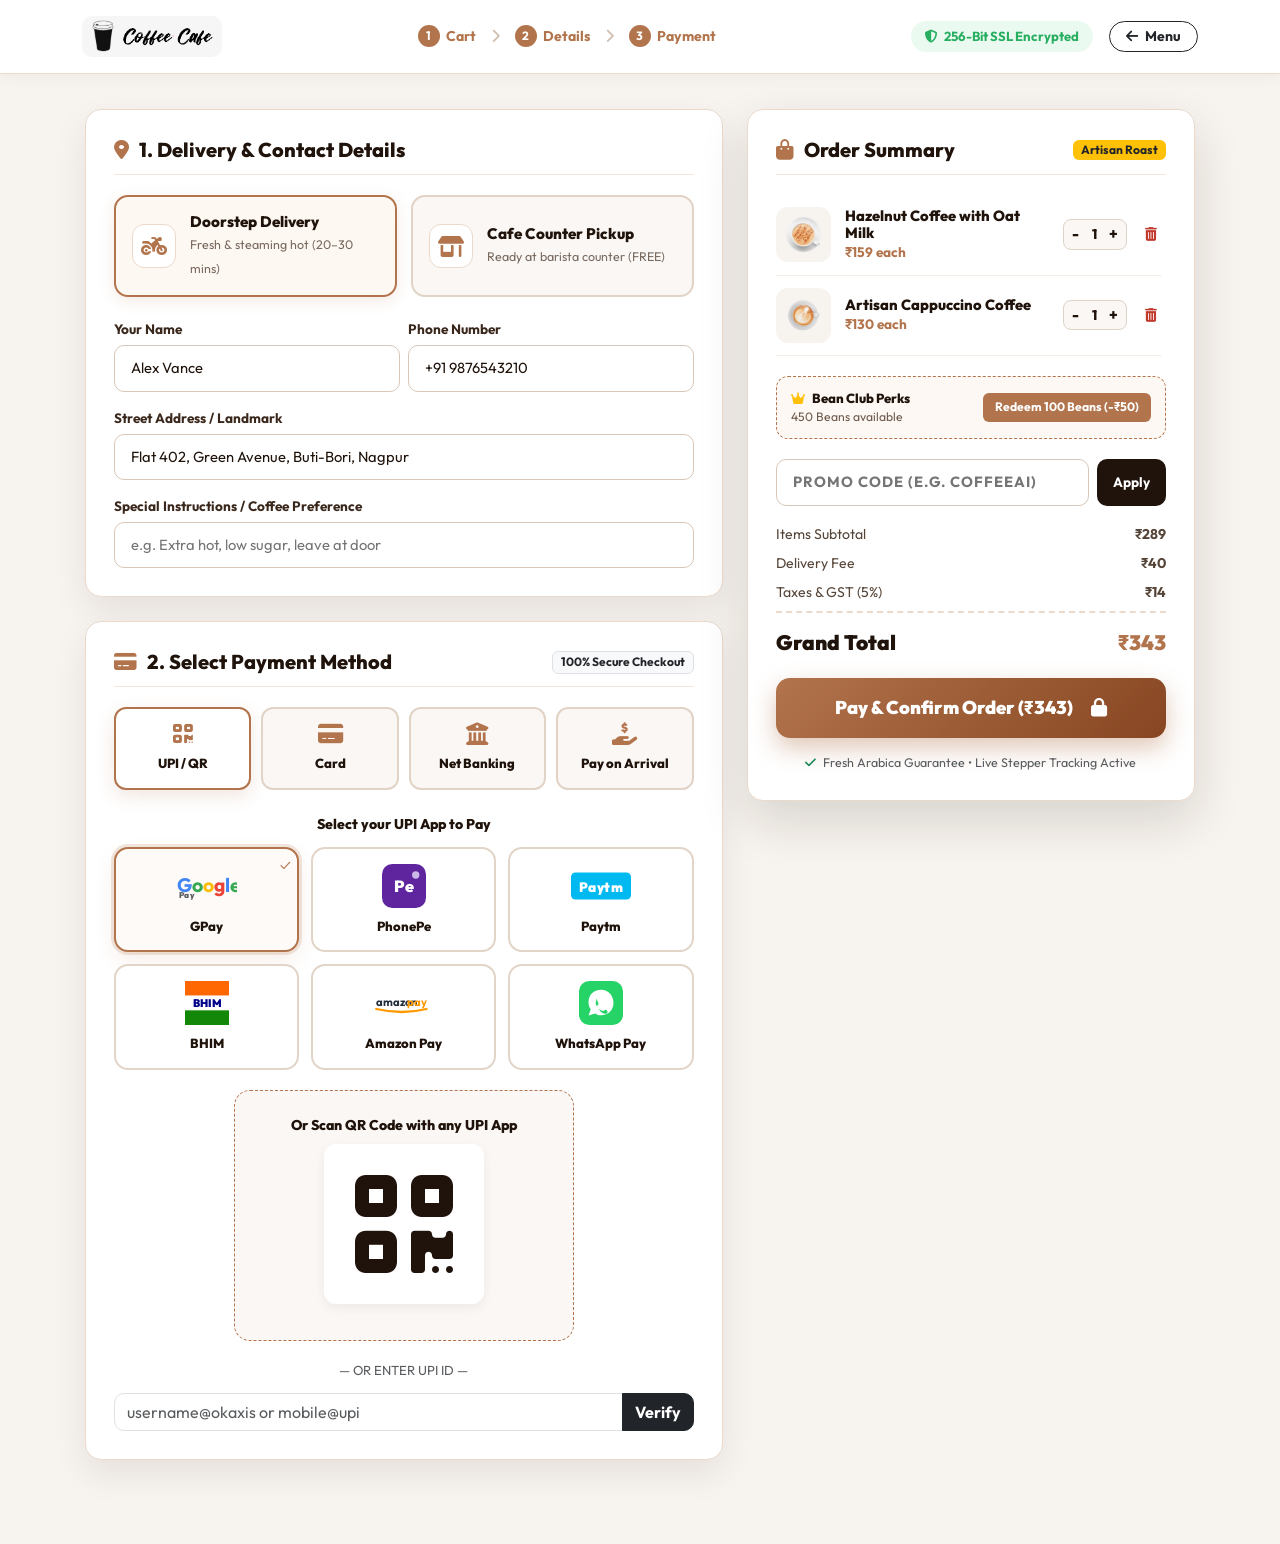
==== COFFEE CAFE APPLICATION/Coffee Shop Website/checkout.html @ 1c3c1e7c "Initial commit" ====
<!DOCTYPE html>
<html lang="en">
<head>
    <meta charset="UTF-8">
    <meta http-equiv="X-UA-Compatible" content="IE=edge">
    <meta name="viewport" content="width=device-width, initial-scale=1.0">
    <title>Secure Checkout - Coffee Cafe ☕</title>
    <!-- Stylesheets -->
    <link rel="stylesheet" href="features.css">
    <link rel="stylesheet" href="checkout.css">
    <link rel="stylesheet" href="https://cdnjs.cloudflare.com/ajax/libs/font-awesome/6.2.0/css/all.min.css">
    <!-- Bootstrap -->
    <link href="https://cdn.jsdelivr.net/npm/bootstrap@5.0.2/dist/css/bootstrap.min.css" rel="stylesheet" integrity="sha384-EVSTQN3/azprG1Anm3QDgpJLIm9Nao0Yz1ztcQTwFspd3yD65VohhpuuCOmLASjC" crossorigin="anonymous">
    <!-- Google Fonts -->
    <link rel="preconnect" href="https://fonts.googleapis.com">
    <link rel="preconnect" href="https://fonts.gstatic.com" crossorigin>
    <link href="https://fonts.googleapis.com/css2?family=Outfit:wght@400;600;700;800;900&family=Roboto:wght@400;500;700&display=swap" rel="stylesheet">
</head>
<body class="checkout-page">

  <!-- Sticky Checkout Header -->
  <header class="checkout-header">
    <div class="container checkout-header-content">
      <a href="index.html" class="checkout-logo">
        <img src="./images/logo.png" alt="Coffee Cafe">
      </a>

      <!-- Visual 3-Step Pill -->
      <div class="checkout-steps-badge">
        <div class="step-pill-indicator active">
          <span class="num">1</span> Cart
        </div>
        <i class="fa-solid fa-chevron-right step-divider-arrow"></i>
        <div class="step-pill-indicator active">
          <span class="num">2</span> Details
        </div>
        <i class="fa-solid fa-chevron-right step-divider-arrow"></i>
        <div class="step-pill-indicator active">
          <span class="num">3</span> Payment
        </div>
      </div>

      <div class="d-flex align-items-center gap-3">
        <div class="security-badge">
          <i class="fa-solid fa-shield-halved"></i> 256-Bit SSL Encrypted
        </div>
        <a href="index.html#menu" class="btn btn-outline-dark btn-sm fw-bold px-3 py-1" style="border-radius: 20px;">
          <i class="fa-solid fa-arrow-left me-1"></i> Menu
        </a>
      </div>
    </div>
  </header>

  <!-- Main Checkout Container -->
  <main class="checkout-main-container">
    <div class="row g-4">
      
      <!-- ========================================================
           LEFT COLUMN: DELIVERY & PAYMENT DETAILS
           ======================================================== -->
      <div class="col-lg-7">
        
        <!-- CARD 1: Delivery or Pickup Selection -->
        <div class="checkout-card">
          <div class="checkout-card-header">
            <h4 class="checkout-card-title">
              <i class="fa-solid fa-location-dot"></i> 1. Delivery & Contact Details
            </h4>
          </div>

          <!-- Type Switcher -->
          <div class="delivery-type-grid">
            <div class="delivery-type-card active" id="typeDeliveryBtn">
              <div class="delivery-type-icon"><i class="fa-solid fa-motorcycle"></i></div>
              <div class="delivery-type-text">
                <h6>Doorstep Delivery</h6>
                <span>Fresh & steaming hot (20–30 mins)</span>
              </div>
            </div>
            <div class="delivery-type-card" id="typePickupBtn">
              <div class="delivery-type-icon"><i class="fa-solid fa-shop"></i></div>
              <div class="delivery-type-text">
                <h6>Cafe Counter Pickup</h6>
                <span>Ready at barista counter (FREE)</span>
              </div>
            </div>
          </div>

          <!-- Contact Inputs -->
          <div class="row g-2">
            <div class="col-md-6">
              <div class="checkout-form-group">
                <label class="checkout-form-label" for="custName">Your Name</label>
                <input type="text" class="checkout-form-input" id="custName" placeholder="e.g. Alex Vance" value="Alex Vance" required>
              </div>
            </div>
            <div class="col-md-6">
              <div class="checkout-form-group">
                <label class="checkout-form-label" for="custPhone">Phone Number</label>
                <input type="tel" class="checkout-form-input" id="custPhone" placeholder="+91 98765 43210" value="+91 9876543210" required>
              </div>
            </div>
          </div>

          <!-- Address field (hidden if pickup) -->
          <div id="deliveryAddressGroup">
            <div class="checkout-form-group">
              <label class="checkout-form-label" for="custAddress">Street Address / Landmark</label>
              <input type="text" class="checkout-form-input" id="custAddress" placeholder="Flat 402, Green Avenue, Near Metro Station" value="Flat 402, Green Avenue, Buti-Bori, Nagpur">
            </div>
          </div>

          <div class="checkout-form-group mb-0">
            <label class="checkout-form-label" for="custNotes">Special Instructions / Coffee Preference</label>
            <input type="text" class="checkout-form-input" id="custNotes" placeholder="e.g. Extra hot, low sugar, leave at door">
          </div>
        </div>

        <!-- CARD 2: Select Payment Method -->
        <div class="checkout-card">
          <div class="checkout-card-header">
            <h4 class="checkout-card-title">
              <i class="fa-solid fa-credit-card"></i> 2. Select Payment Method
            </h4>
            <span class="badge bg-light text-dark border">100% Secure Checkout</span>
          </div>

          <!-- Payment Tabs List -->
          <div class="payment-tabs-list">
            <div class="payment-tab-btn active" data-method="upi">
              <i class="fa-solid fa-qrcode"></i>
              <span>UPI / QR</span>
            </div>
            <div class="payment-tab-btn" data-method="card">
              <i class="fa-solid fa-credit-card"></i>
              <span>Card</span>
            </div>
            <div class="payment-tab-btn" data-method="netbanking">
              <i class="fa-solid fa-building-columns"></i>
              <span>Net Banking</span>
            </div>
            <div class="payment-tab-btn" data-method="cod">
              <i class="fa-solid fa-hand-holding-dollar"></i>
              <span>Pay on Arrival</span>
            </div>
          </div>

          <!-- PANEL 1: UPI & QR Code -->
          <div class="payment-panel active" id="panel-upi">

            <!-- UPI App Logos Grid -->
            <div style="font-weight: 800; font-size: 0.88rem; color: #1f130b; margin-bottom: 12px; text-align:center;">
              Select your UPI App to Pay
            </div>
            <div class="payment-apps-grid" id="upiAppsGrid">

              <!-- Google Pay -->
              <div class="payment-app-card active" data-app="gpay" onclick="selectUpiApp(this)">
                <div class="app-check-indicator">✓</div>
                <div class="app-logo-box">
                  <svg viewBox="0 0 80 32" xmlns="http://www.w3.org/2000/svg" style="width:72px;height:28px;">
                    <text x="0" y="24" font-family="Arial,sans-serif" font-weight="700" font-size="26">
                      <tspan fill="#4285F4">G</tspan><tspan fill="#34A853">o</tspan><tspan fill="#FBBC04">o</tspan><tspan fill="#EA4335">g</tspan><tspan fill="#4285F4">l</tspan><tspan fill="#34A853">e</tspan>
                    </text>
                    <text x="2" y="32" font-family="Arial,sans-serif" font-weight="900" font-size="11" fill="#5F6368" letter-spacing="1">Pay</text>
                  </svg>
                </div>
                <div class="app-name">GPay</div>
              </div>

              <!-- PhonePe -->
              <div class="payment-app-card" data-app="phonepe" onclick="selectUpiApp(this)">
                <div class="app-check-indicator">✓</div>
                <div class="app-logo-box">
                  <svg viewBox="0 0 60 60" xmlns="http://www.w3.org/2000/svg" style="width:44px;height:44px;">
                    <rect width="60" height="60" rx="14" fill="#5F259F"/>
                    <text x="30" y="38" font-family="Arial,sans-serif" font-weight="900" font-size="22" fill="white" text-anchor="middle">Pe</text>
                    <circle cx="46" cy="15" r="5" fill="#CBB8E8"/>
                  </svg>
                </div>
                <div class="app-name">PhonePe</div>
              </div>

              <!-- Paytm -->
              <div class="payment-app-card" data-app="paytm" onclick="selectUpiApp(this)">
                <div class="app-check-indicator">✓</div>
                <div class="app-logo-box">
                  <svg viewBox="0 0 80 36" xmlns="http://www.w3.org/2000/svg" style="width:72px;height:30px;">
                    <rect width="80" height="36" rx="6" fill="#00B9F1"/>
                    <text x="40" y="26" font-family="Arial,sans-serif" font-weight="900" font-size="18" fill="white" text-anchor="middle" letter-spacing="0.5">Paytm</text>
                  </svg>
                </div>
                <div class="app-name">Paytm</div>
              </div>

              <!-- BHIM -->
              <div class="payment-app-card" data-app="bhim" onclick="selectUpiApp(this)">
                <div class="app-check-indicator">✓</div>
                <div class="app-logo-box">
                  <svg viewBox="0 0 60 60" xmlns="http://www.w3.org/2000/svg" style="width:44px;height:44px;">
                    <rect width="60" height="20" rx="0" fill="#FF6700"/>
                    <rect y="20" width="60" height="20" fill="white"/>
                    <rect y="40" width="60" height="20" rx="0" fill="#138808"/>
                    <rect x="0" y="0" width="60" height="60" rx="12" fill="transparent" stroke="#ddd" stroke-width="0"/>
                    <text x="30" y="35" font-family="Arial,sans-serif" font-weight="900" font-size="15" fill="#00008B" text-anchor="middle">BHIM</text>
                  </svg>
                </div>
                <div class="app-name">BHIM</div>
              </div>

              <!-- Amazon Pay -->
              <div class="payment-app-card" data-app="amazonpay" onclick="selectUpiApp(this)">
                <div class="app-check-indicator">✓</div>
                <div class="app-logo-box">
                  <svg viewBox="0 0 80 36" xmlns="http://www.w3.org/2000/svg" style="width:72px;height:30px;">
                    <text x="3" y="22" font-family="Arial,sans-serif" font-weight="700" font-size="15" fill="#232F3E">amazon</text>
                    <path d="M3 26 Q38 34 70 26" stroke="#FF9900" stroke-width="3" fill="none" stroke-linecap="round"/>
                    <text x="44" y="22" font-family="Arial,sans-serif" font-weight="700" font-size="15" fill="#FF9900">pay</text>
                  </svg>
                </div>
                <div class="app-name">Amazon Pay</div>
              </div>

              <!-- WhatsApp Pay -->
              <div class="payment-app-card" data-app="whatsapppay" onclick="selectUpiApp(this)">
                <div class="app-check-indicator">✓</div>
                <div class="app-logo-box">
                  <svg viewBox="0 0 60 60" xmlns="http://www.w3.org/2000/svg" style="width:44px;height:44px;">
                    <rect width="60" height="60" rx="14" fill="#25D366"/>
                    <!-- WhatsApp phone icon shape -->
                    <path d="M30 12 C20 12 13 19 13 29 C13 32.5 14 35.8 16 38.5 L13 47 L22 44.2 C24.6 45.9 27.2 46.8 30 46.8 C40 46.8 47 39.8 47 29.8 C47 19.8 40 12 30 12 Z" fill="white"/>
                    <path d="M23 24 C23.5 24 24 24 24.5 25.5 C25 27 26.5 30.5 26.5 30.5 C26.5 30.5 26.8 31.2 26.5 31.8 C26.2 32.4 25.5 33.2 25 33.5 C24.5 33.8 24 34.2 24.5 35 C25 35.8 27 38.5 30 40 C33 41.5 33.5 40.8 34.5 40.2 C35.5 39.6 36 38.8 36.8 39.2 C37.6 39.6 39 41.2 39 41.8 C39 42.4 39 43.5 37.5 44.2 C36 44.9 33 45 29.5 41.5 C26 38 23 33 22.8 30.5 C22.6 28 24 25.2 24 25.2" fill="#25D366"/>
                  </svg>
                </div>
                <div class="app-name">WhatsApp Pay</div>
              </div>

            </div><!-- /.payment-apps-grid -->

            <!-- QR Code Box -->
            <div class="upi-qr-box" style="margin-top:16px;">
              <div style="font-weight: 800; font-size: 0.88rem; color: #1f130b; margin-bottom: 8px;">
                Or Scan QR Code with any UPI App
              </div>
              <div class="upi-qr-display">
                <i class="fa-solid fa-qrcode" style="font-size: 7rem; color: #1f130b;"></i>
              </div>
            </div>

            <div class="text-center text-muted" style="font-size: 0.82rem; margin-bottom: 12px;">— OR ENTER UPI ID —</div>

            <div class="input-group">
              <input type="text" class="form-control" id="upiIdInput" placeholder="username@okaxis or mobile@upi" style="border-radius: 10px 0 0 10px;">
              <button class="btn btn-dark fw-bold" type="button" style="border-radius: 0 10px 10px 0;" onclick="window.showCafeToast('UPI ID Verified! Proceed to pay below.')">
                Verify
              </button>
            </div>
          </div>

          <!-- PANEL 2: Credit / Debit Card -->
          <div class="payment-panel" id="panel-card">

            <!-- Card Brand Logos -->
            <div class="card-brands-row">
              <!-- Visa -->
              <div class="card-brand-pill">
                <svg viewBox="0 0 80 26" xmlns="http://www.w3.org/2000/svg" style="width:58px;height:20px;">
                  <rect width="80" height="26" rx="5" fill="#1A1F71"/>
                  <text x="40" y="20" font-family="Arial,sans-serif" font-weight="900" font-size="18" fill="white" text-anchor="middle" letter-spacing="2">VISA</text>
                </svg>
              </div>
              <!-- Mastercard -->
              <div class="card-brand-pill">
                <svg viewBox="0 0 54 34" xmlns="http://www.w3.org/2000/svg" style="width:44px;height:28px;">
                  <circle cx="20" cy="17" r="15" fill="#EB001B"/>
                  <circle cx="34" cy="17" r="15" fill="#F79E1B"/>
                  <path d="M27 6.8 A15 15 0 0 1 27 27.2 A15 15 0 0 1 27 6.8Z" fill="#FF5F00"/>
                </svg>
              </div>
              <!-- RuPay -->
              <div class="card-brand-pill">
                <svg viewBox="0 0 80 28" xmlns="http://www.w3.org/2000/svg" style="width:60px;height:22px;">
                  <rect width="80" height="28" rx="5" fill="#1C6DB5"/>
                  <text x="8" y="21" font-family="Arial,sans-serif" font-weight="900" font-size="16" fill="white" letter-spacing="0.5">Ru</text>
                  <text x="32" y="21" font-family="Arial,sans-serif" font-weight="900" font-size="16" fill="#F7941D">Pay</text>
                </svg>
              </div>
              <!-- Amex -->
              <div class="card-brand-pill">
                <svg viewBox="0 0 80 28" xmlns="http://www.w3.org/2000/svg" style="width:60px;height:22px;">
                  <rect width="80" height="28" rx="5" fill="#016FD0"/>
                  <text x="40" y="20" font-family="Arial,sans-serif" font-weight="700" font-size="11" fill="white" text-anchor="middle" letter-spacing="0.5">AMERICAN</text>
                  <text x="40" y="29" font-family="Arial,sans-serif" font-weight="700" font-size="8" fill="white" text-anchor="middle" letter-spacing="1">EXPRESS</text>
                </svg>
              </div>
            </div>

            <!-- Real-Time Interactive Card Preview -->
            <div class="interactive-card-preview">
              <div class="card-chip-row">
                <div class="card-chip"></div>
                <i class="fa-brands fa-cc-mastercard card-brand-logo" id="cardPreviewBrand"></i>
              </div>
              <div class="card-num-display" id="cardPreviewNum">
                •••• •••• •••• ••••
              </div>
              <div class="card-meta-row">
                <div>
                  CARDHOLDER
                  <strong id="cardPreviewName">ALEX VANCE</strong>
                </div>
                <div>
                  EXPIRES
                  <strong id="cardPreviewExpiry">12/28</strong>
                </div>
              </div>
            </div>

            <!-- Card Inputs -->
            <div class="checkout-form-group">
              <label class="checkout-form-label" for="cardNumInput">Card Number</label>
              <input type="text" class="checkout-form-input" id="cardNumInput" placeholder="4532 8920 1204 8821" maxlength="19">
            </div>

            <div class="row g-2">
              <div class="col-md-7">
                <div class="checkout-form-group">
                  <label class="checkout-form-label" for="cardNameInput">Cardholder Name</label>
                  <input type="text" class="checkout-form-input" id="cardNameInput" placeholder="ALEX VANCE">
                </div>
              </div>
              <div class="col-md-3">
                <div class="checkout-form-group">
                  <label class="checkout-form-label" for="cardExpiryInput">Expiry (MM/YY)</label>
                  <input type="text" class="checkout-form-input" id="cardExpiryInput" placeholder="12/28" maxlength="5">
                </div>
              </div>
              <div class="col-md-2">
                <div class="checkout-form-group">
                  <label class="checkout-form-label" for="cardCvvInput">CVV</label>
                  <input type="password" class="checkout-form-input" id="cardCvvInput" placeholder="•••" maxlength="4">
                </div>
              </div>
            </div>
          </div>

          <!-- PANEL 3: Net Banking -->
          <div class="payment-panel" id="panel-netbanking">
            <label class="checkout-form-label">Select Your Bank</label>
            <div class="bank-cards-grid">

              <!-- HDFC -->
              <div class="bank-select-card active" onclick="selectBank(this)">
                <div class="bank-logo-icon" style="background:#004C97;">
                  <svg viewBox="0 0 60 26" xmlns="http://www.w3.org/2000/svg" style="width:52px;height:22px;">
                    <text x="4" y="20" font-family="Arial,sans-serif" font-weight="900" font-size="18" fill="white" letter-spacing="0.5">HDFC</text>
                  </svg>
                </div>
                <div class="bank-name">HDFC Bank</div>
              </div>

              <!-- SBI -->
              <div class="bank-select-card" onclick="selectBank(this)">
                <div class="bank-logo-icon" style="background:#22409A;">
                  <svg viewBox="0 0 60 26" xmlns="http://www.w3.org/2000/svg" style="width:48px;height:22px;">
                    <text x="8" y="20" font-family="Arial,sans-serif" font-weight="900" font-size="18" fill="white">SBI</text>
                  </svg>
                </div>
                <div class="bank-name">SBI</div>
              </div>

              <!-- ICICI -->
              <div class="bank-select-card" onclick="selectBank(this)">
                <div class="bank-logo-icon" style="background:#F7941D;">
                  <svg viewBox="0 0 70 26" xmlns="http://www.w3.org/2000/svg" style="width:58px;height:22px;">
                    <text x="4" y="20" font-family="Arial,sans-serif" font-weight="900" font-size="16" fill="#8B0000" letter-spacing="0.3">ICICI</text>
                  </svg>
                </div>
                <div class="bank-name">ICICI Bank</div>
              </div>

              <!-- Axis -->
              <div class="bank-select-card" onclick="selectBank(this)">
                <div class="bank-logo-icon" style="background:#97144D;">
                  <svg viewBox="0 0 70 26" xmlns="http://www.w3.org/2000/svg" style="width:58px;height:22px;">
                    <text x="6" y="20" font-family="Arial,sans-serif" font-weight="900" font-size="17" fill="white" letter-spacing="0.5">AXIS</text>
                  </svg>
                </div>
                <div class="bank-name">Axis Bank</div>
              </div>

              <!-- Kotak -->
              <div class="bank-select-card" onclick="selectBank(this)">
                <div class="bank-logo-icon" style="background:#EE3124;">
                  <svg viewBox="0 0 70 26" xmlns="http://www.w3.org/2000/svg" style="width:58px;height:22px;">
                    <text x="2" y="20" font-family="Arial,sans-serif" font-weight="900" font-size="14" fill="white" letter-spacing="0.3">Kotak</text>
                  </svg>
                </div>
                <div class="bank-name">Kotak Bank</div>
              </div>

              <!-- PNB -->
              <div class="bank-select-card" onclick="selectBank(this)">
                <div class="bank-logo-icon" style="background:#FF6200;">
                  <svg viewBox="0 0 60 26" xmlns="http://www.w3.org/2000/svg" style="width:48px;height:22px;">
                    <text x="6" y="20" font-family="Arial,sans-serif" font-weight="900" font-size="18" fill="white">PNB</text>
                  </svg>
                </div>
                <div class="bank-name">PNB</div>
              </div>

            </div><!-- /.bank-cards-grid -->

            <select class="form-select mt-3" style="border-radius: 10px; font-size: 0.9rem;">
              <option selected>Choose other banks...</option>
              <option value="yes">Yes Bank</option>
              <option value="idbi">IDBI Bank</option>
              <option value="bob">Bank of Baroda</option>
              <option value="canara">Canara Bank</option>
              <option value="ubi">Union Bank</option>
            </select>
          </div>

          <!-- PANEL 4: Cash on Delivery / Counter -->
          <div class="payment-panel" id="panel-cod">
            <div class="text-center py-3">
              <i class="fa-solid fa-mug-hot fa-3x mb-3" style="color: #b2744c;"></i>
              <h5 style="font-weight: 800; color: #1f130b;">Pay on Delivery or at Counter</h5>
              <p style="font-size: 0.85rem; color: #777; max-width: 380px; margin: 0 auto;">
                Pay seamlessly with cash, card, or UPI when our courier arrives with your hot coffee or when you pick it up!
              </p>
            </div>
          </div>

        </div>

      </div>

      <!-- ========================================================
           RIGHT COLUMN: INTERACTIVE ORDER SUMMARY
           ======================================================== -->
      <div class="col-lg-5">
        <div class="order-summary-card">
          <div class="checkout-card-header">
            <h4 class="checkout-card-title">
              <i class="fa-solid fa-bag-shopping"></i> Order Summary
            </h4>
            <span class="badge bg-warning text-dark fw-bold">Artisan Roast</span>
          </div>

          <!-- Cart Items Scrollable List -->
          <div class="cart-items-scroll-list" id="checkoutCartList">
            <!-- Dynamically populated via checkout.js -->
          </div>

          <!-- Loyalty Bean Discount Callout (If user has beans) -->
          <div class="checkout-loyalty-callout" id="checkoutLoyaltyCallout">
            <div>
              <div style="font-size: 0.82rem; font-weight: 800; color: #1f130b;">
                <i class="fa-solid fa-crown text-warning me-1"></i> Bean Club Perks
              </div>
              <div style="font-size: 0.76rem; color: #6d594b;" id="checkoutUserBeansDisplay">
                450 Beans available
              </div>
            </div>
            <button type="button" class="btn-redeem-points-checkout" id="btnRedeemPointsCheckout">
              Redeem 100 Beans (-₹50)
            </button>
          </div>

          <!-- Promo Code Box -->
          <div class="promo-code-box">
            <input type="text" class="checkout-form-input promo-input" id="promoCodeInput" placeholder="PROMO CODE (e.g. COFFEEAI)">
            <button type="button" class="btn-apply-promo" id="btnApplyPromo">Apply</button>
          </div>
          <div id="promoFeedback" style="display: none; font-size: 0.8rem; font-weight: 700; margin-top: -10px; margin-bottom: 15px;"></div>

          <!-- Price Breakdown -->
          <ul class="price-breakdown-list">
            <li class="price-breakdown-item">
              <span>Items Subtotal</span>
              <strong id="summarySubtotal">₹289</strong>
            </li>
            <li class="price-breakdown-item">
              <span>Delivery Fee</span>
              <strong id="summaryDelivery">₹40</strong>
            </li>
            <li class="price-breakdown-item">
              <span>Taxes & GST (5%)</span>
              <strong id="summaryTaxes">₹14</strong>
            </li>
            <li class="price-breakdown-item discount-item" id="summaryPromoRow" style="display: none;">
              <span>Promo Discount</span>
              <strong id="summaryPromoVal">-₹0</strong>
            </li>
            <li class="price-breakdown-item discount-item" id="summaryBeansRow" style="display: none;">
              <span>Bean Points Reward</span>
              <strong id="summaryBeansVal">-₹50</strong>
            </li>
            <li class="price-total-row">
              <span>Grand Total</span>
              <span class="price-total-val" id="summaryTotal">₹343</span>
            </li>
          </ul>

          <!-- Primary CTA Payment Button -->
          <button type="button" class="btn-complete-order" id="btnCompletePayment">
            <span>Pay & Confirm Order</span> <i class="fa-solid fa-lock"></i>
          </button>

          <div class="text-center text-muted mt-3" style="font-size: 0.78rem;">
            <i class="fa-solid fa-check text-success me-1"></i> Fresh Arabica Guarantee • Live Stepper Tracking Active
          </div>
        </div>
      </div>

    </div>
  </main>

  <!-- ========================================================
       ORDER CONFIRMATION CELEBRATION MODAL
       ======================================================== -->
  <div class="modal fade" id="checkoutSuccessModal" tabindex="-1" aria-hidden="true">
    <div class="modal-dialog modal-dialog-centered">
      <div class="modal-content" style="border-radius: 24px; border: 2px solid #ecd9c6; overflow: hidden;">
        <div class="modal-body checkout-success-body">
          <div class="success-check-circle">
            <i class="fa-solid fa-check"></i>
          </div>
          <h3 style="font-weight: 900; color: #1f130b; margin-bottom: 6px;">Payment Successful!</h3>
          <p style="font-size: 0.9rem; color: #777; margin-bottom: 20px;">
            Your freshly brewed artisan coffee order has been queued with our master barista.
          </p>

          <div style="background: #faf7f4; border: 1px solid #ebd9cb; border-radius: 16px; padding: 18px; margin-bottom: 22px; text-align: left;">
            <div class="d-flex justify-content-between mb-2">
              <span style="font-size: 0.85rem; color: #888;">Order ID:</span>
              <strong style="color: #b2744c; font-size: 1rem;" id="modalSuccessOrderId">#CC-8421</strong>
            </div>
            <div class="d-flex justify-content-between mb-2">
              <span style="font-size: 0.85rem; color: #888;">Items:</span>
              <strong style="font-size: 0.9rem; color: #1f130b;" id="modalSuccessItem">Hazelnut Coffee with Oat Milk</strong>
            </div>
            <div class="d-flex justify-content-between mb-2">
              <span style="font-size: 0.85rem; color: #888;">Amount Paid:</span>
              <strong style="font-size: 0.95rem; color: #1f130b;" id="modalSuccessTotal">₹343</strong>
            </div>
            <div class="d-flex justify-content-between">
              <span style="font-size: 0.85rem; color: #888;">Bean Rewards:</span>
              <span class="badge bg-warning text-dark fw-bold" id="modalSuccessBeans">+170 Beans Earned! ☕</span>
            </div>
          </div>

          <div class="d-grid gap-2">
            <a href="index.html#tracker" class="btn btn-dark py-3 fw-bold" style="border-radius: 12px; font-size: 1rem;">
              <i class="fa-solid fa-stopwatch me-2 text-warning"></i> Track Brew in Real-Time ➔
            </a>
            <a href="index.html" class="btn btn-outline-secondary py-2 fw-bold" style="border-radius: 12px;">
              Return to Cafe Home
            </a>
          </div>
        </div>
      </div>
    </div>
  </div>

  <!-- Toast Notification Container -->
  <div id="cafeToastContainer" class="cafe-toast-container"></div>

  <!-- Scripts -->
  <script src="https://cdn.jsdelivr.net/npm/bootstrap@5.0.2/dist/js/bootstrap.bundle.min.js" integrity="sha384-MrcW6ZMFYlzcLA8Nl+NtUVF0sA7MsXsP1UyJoMp4YLEuNSfAP+JcXn/tWtIaxVXM" crossorigin="anonymous"></script>
  <script src="auth.js"></script>
  <script src="checkout.js"></script>

  <script>
    // ── UPI App Selector ──────────────────────────────────────────────────────
    function selectUpiApp(card) {
      const allCards = document.querySelectorAll('#upiAppsGrid .payment-app-card');
      allCards.forEach(c => c.classList.remove('active'));
      card.classList.add('active');
      const appName = card.querySelector('.app-name').textContent.trim();
      if (window.showCafeToast) window.showCafeToast('✅ ' + appName + ' selected — scan QR or enter UPI ID below');
      if (window.CheckoutApp) window.CheckoutApp.selectedUpiApp = card.dataset.app;
    }

    // ── Net Banking Bank Selector ─────────────────────────────────────────────
    function selectBank(card) {
      const allCards = document.querySelectorAll('.bank-select-card');
      allCards.forEach(c => c.classList.remove('active'));
      card.classList.add('active');
      const bankName = card.querySelector('.bank-name').textContent.trim();
      if (window.showCafeToast) window.showCafeToast('🏦 ' + bankName + ' selected');
    }
  </script>

</body>
</html>
---- COFFEE CAFE APPLICATION/Coffee Shop Website/features.css ----
/* ==========================================================================
   COFFEE CAFE - ADVANCED FEATURES STYLESHEET
   1. Global Enhancements & Utility
   2. Hero AI Badges
   3. Machine Learning Recommendation Engine
   4. Real-Time Order Tracking System
   5. Loyalty Rewards & Bean Club System
   6. Virtual Barista AI Chatbot Widget
   7. Modals & Toast Notifications
   ========================================================================== */

:root {
  --coffee-primary: #b2744c;
  --coffee-primary-hover: #9c5f37;
  --coffee-dark: #22140c;
  --coffee-espresso: #2e1a10;
  --coffee-cream: #f7f5f2;
  --coffee-latte: #ecd9c6;
  --coffee-gold: #e5a65d;
  --coffee-card-bg: #ffffff;
  --coffee-border: #ebd9cb;
  --coffee-text-muted: #726259;
  --coffee-shadow: 0 12px 30px rgba(71, 40, 20, 0.08);
  --coffee-shadow-lg: 0 20px 45px rgba(50, 24, 10, 0.14);
  --coffee-radius: 16px;
  --transition-smooth: all 0.3s cubic-bezier(0.25, 0.8, 0.25, 1);
}

/* --------------------------------------------------------------------------
   1. Global Enhancements & Utility
   -------------------------------------------------------------------------- */
#navbar {
  z-index: 1030;
  box-shadow: 0 4px 15px rgba(0, 0, 0, 0.15);
}

section, .about, #gallary {
  scroll-margin-top: 75px;
}

#home {
  height: auto !important;
  min-height: 95vh;
  padding-bottom: 60px;
}

.content {
  padding-top: 120px !important;
  margin-right: 56px;
}

@media (max-width: 768px) {
  .content {
    margin-left: 20px;
    margin-right: 20px;
    padding-top: 70px !important;
  }
}

.badge-ai {
  background: linear-gradient(135deg, #b2744c, #e5a65d);
  color: #fff;
  font-size: 0.72rem;
  font-weight: 700;
  padding: 4px 10px;
  border-radius: 20px;
  letter-spacing: 0.5px;
  display: inline-flex;
  align-items: center;
  gap: 5px;
}

.badge-live-pulse {
  display: inline-block;
  width: 8px;
  height: 8px;
  background-color: #2ecc71;
  border-radius: 50%;
  box-shadow: 0 0 0 0 rgba(46, 204, 113, 0.7);
  animation: livePulse 1.8s infinite;
}

@keyframes livePulse {
  0% {
    transform: scale(0.95);
    box-shadow: 0 0 0 0 rgba(46, 204, 113, 0.7);
  }
  70% {
    transform: scale(1);
    box-shadow: 0 0 0 8px rgba(46, 204, 113, 0);
  }
  100% {
    transform: scale(0.95);
    box-shadow: 0 0 0 0 rgba(46, 204, 113, 0);
  }
}

.feature-section {
  padding: 85px 0 65px;
  position: relative;
}

.section-badge-pill {
  display: inline-flex;
  align-items: center;
  gap: 8px;
  background: rgba(178, 116, 76, 0.12);
  color: var(--coffee-primary);
  font-weight: 700;
  font-size: 0.82rem;
  text-transform: uppercase;
  letter-spacing: 1px;
  padding: 6px 16px;
  border-radius: 30px;
  margin-bottom: 12px;
}

.section-main-heading {
  font-size: 2.2rem;
  font-weight: 800;
  color: #1a120b;
  margin-bottom: 12px;
}

.section-main-heading span {
  color: var(--coffee-primary);
  position: relative;
}

.section-subtitle-text {
  color: var(--coffee-text-muted);
  font-size: 1.05rem;
  max-width: 720px;
  margin: 0 auto 40px;
  line-height: 1.6;
}

/* Nav quick link custom styling */
.nav-barista-btn {
  background: #1f130b !important;
  color: #ffffff !important;
  border-radius: 25px !important;
  padding: 8px 18px !important;
  margin-left: 12px;
  border: 1px solid rgba(255, 255, 255, 0.25) !important;
  font-size: 0.9rem;
  display: inline-flex;
  align-items: center;
  gap: 8px;
  transition: var(--transition-smooth);
}
.nav-barista-btn:hover {
  background: #ffffff !important;
  color: var(--coffee-primary) !important;
  transform: translateY(-2px);
  box-shadow: 0 4px 15px rgba(0,0,0,0.25);
}

/* Nav login button & user profile dropdown */
.nav-login-btn {
  background: rgba(255, 255, 255, 0.95) !important;
  color: var(--coffee-dark) !important;
  border-radius: 25px !important;
  padding: 8px 18px !important;
  margin-left: 8px;
  border: 1px solid rgba(0, 0, 0, 0.15) !important;
  font-size: 0.9rem;
  font-weight: 700;
  text-decoration: none;
  display: inline-flex;
  align-items: center;
  gap: 8px;
  transition: var(--transition-smooth);
}
.nav-login-btn:hover {
  background: var(--coffee-dark) !important;
  color: #ffffff !important;
  transform: translateY(-2px);
  box-shadow: 0 4px 15px rgba(0,0,0,0.2);
}

.nav-user-profile-btn {
  background: #1f130b !important;
  color: #ffffff !important;
  border-radius: 30px !important;
  padding: 5px 14px 5px 8px !important;
  margin-left: 8px;
  border: 1.5px solid var(--coffee-gold) !important;
  font-size: 0.88rem;
  font-weight: 700;
  display: inline-flex;
  align-items: center;
  gap: 8px;
  cursor: pointer;
  transition: var(--transition-smooth);
}
.nav-user-profile-btn:hover {
  background: #382012 !important;
  box-shadow: 0 4px 15px rgba(0,0,0,0.25);
}

.user-avatar-badge {
  width: 28px;
  height: 28px;
  border-radius: 50%;
  background: var(--coffee-primary);
  color: #ffffff;
  display: flex;
  align-items: center;
  justify-content: center;
  font-size: 0.8rem;
}

.user-beans-pill {
  background: rgba(229, 166, 93, 0.2);
  color: var(--coffee-gold);
  border-radius: 12px;
  padding: 2px 8px;
  font-size: 0.75rem;
  font-weight: 800;
}

/* Nav Cart Button */
.nav-cart-btn {
  background: rgba(255, 255, 255, 0.95) !important;
  color: var(--coffee-dark) !important;
  border-radius: 25px !important;
  padding: 7px 14px !important;
  margin-left: 8px;
  border: 1px solid rgba(0, 0, 0, 0.15) !important;
  font-size: 0.95rem;
  font-weight: 700;
  text-decoration: none;
  display: inline-flex;
  align-items: center;
  gap: 6px;
  position: relative;
  transition: var(--transition-smooth);
}
.nav-cart-btn:hover {
  background: var(--coffee-dark) !important;
  color: #ffffff !important;
  transform: translateY(-2px);
  box-shadow: 0 4px 15px rgba(0,0,0,0.2);
}
.nav-cart-count-badge {
  background: var(--coffee-primary);
  color: #ffffff;
  font-size: 0.72rem;
  font-weight: 800;
  padding: 2px 7px;
  border-radius: 12px;
}

/* --------------------------------------------------------------------------
   2. Hero Interactive Bar & Badges
   -------------------------------------------------------------------------- */
.hero-buttons-group {
  display: flex;
  flex-wrap: wrap;
  gap: 15px;
  align-items: center;
  margin-top: 25px;
}

.hero-secondary-btn {
  background: rgba(255, 255, 255, 0.18);
  backdrop-filter: blur(10px);
  -webkit-backdrop-filter: blur(10px);
  border: 1.5px solid rgba(255, 255, 255, 0.6);
  color: #ffffff;
  padding: 8px 22px;
  font-weight: 700;
  border-radius: 6px;
  text-decoration: none;
  display: inline-flex;
  align-items: center;
  gap: 8px;
  transition: var(--transition-smooth);
  cursor: pointer;
  font-size: 0.95rem;
}

.hero-secondary-btn:hover {
  background: #ffffff;
  color: var(--coffee-dark);
  transform: translateY(-2px);
}

.hero-features-ribbon {
  background: rgba(34, 20, 12, 0.85);
  backdrop-filter: blur(12px);
  -webkit-backdrop-filter: blur(12px);
  border-radius: 16px;
  border: 1px solid rgba(255, 255, 255, 0.15);
  padding: 18px 25px;
  margin-top: 50px;
  max-width: 1050px;
  box-shadow: 0 15px 35px rgba(0, 0, 0, 0.3);
}

.hero-ribbon-item {
  display: flex;
  align-items: center;
  gap: 14px;
  color: #ffffff;
  padding: 6px 12px;
  text-decoration: none;
  transition: var(--transition-smooth);
  border-radius: 10px;
}

.hero-ribbon-item:hover {
  background: rgba(255, 255, 255, 0.1);
  color: var(--coffee-gold);
}

.hero-ribbon-icon {
  width: 44px;
  height: 44px;
  background: rgba(178, 116, 76, 0.35);
  border-radius: 12px;
  display: flex;
  align-items: center;
  justify-content: center;
  font-size: 1.3rem;
  color: var(--coffee-gold);
  flex-shrink: 0;
}

.hero-ribbon-text h6 {
  margin: 0;
  font-size: 0.92rem;
  font-weight: 700;
  color: #ffffff;
}

.hero-ribbon-text span {
  font-size: 0.78rem;
  color: #d1c5be;
}

/* --------------------------------------------------------------------------
   3. Machine Learning Recommendation Engine
   -------------------------------------------------------------------------- */
#recommender {
  background: linear-gradient(180deg, #f7f5f2 0%, #efebe6 100%);
}

.ai-engine-container {
  background: #ffffff;
  border-radius: 24px;
  box-shadow: var(--coffee-shadow-lg);
  border: 1px solid var(--coffee-border);
  overflow: hidden;
  padding: 35px;
}

.ml-param-group {
  margin-bottom: 22px;
}

.ml-param-label {
  font-weight: 700;
  font-size: 0.92rem;
  color: var(--coffee-dark);
  margin-bottom: 10px;
  display: flex;
  align-items: center;
  justify-content: space-between;
}

.ml-param-label span.info-tag {
  font-size: 0.75rem;
  color: var(--coffee-primary);
  font-weight: 500;
}

/* Flavor chips selector */
.flavor-chips-grid {
  display: flex;
  flex-wrap: wrap;
  gap: 10px;
}

.flavor-chip {
  padding: 8px 16px;
  border-radius: 20px;
  border: 1.5px solid #dfd4ca;
  background: #fbf9f7;
  color: #4a3c33;
  font-size: 0.88rem;
  font-weight: 600;
  cursor: pointer;
  transition: var(--transition-smooth);
  display: inline-flex;
  align-items: center;
  gap: 6px;
  user-select: none;
}

.flavor-chip:hover {
  border-color: var(--coffee-primary);
  background: #fdf5ef;
}

.flavor-chip.active {
  background: var(--coffee-primary);
  border-color: var(--coffee-primary);
  color: #ffffff;
  box-shadow: 0 4px 12px rgba(178, 116, 76, 0.35);
  transform: translateY(-2px);
}

/* Temperature segmented pills */
.temp-pills-row {
  display: grid;
  grid-template-columns: repeat(3, 1fr);
  gap: 10px;
}

.temp-pill {
  text-align: center;
  padding: 10px;
  border-radius: 12px;
  border: 1.5px solid #dfd4ca;
  background: #fbf9f7;
  font-size: 0.88rem;
  font-weight: 600;
  cursor: pointer;
  transition: var(--transition-smooth);
}

.temp-pill.active {
  background: #1f130b;
  border-color: #1f130b;
  color: #ffffff;
}

/* Caffeine slider & presets */
.caffeine-range-container {
  padding: 5px 0;
}

.caffeine-meter-labels {
  display: flex;
  justify-content: space-between;
  font-size: 0.78rem;
  color: var(--coffee-text-muted);
  margin-top: 6px;
  font-weight: 600;
}

.custom-coffee-slider {
  width: 100%;
  accent-color: var(--coffee-primary);
  cursor: pointer;
}

/* Run AI Engine Button */
.btn-run-ml {
  background: linear-gradient(135deg, #b2744c, #8e4f29);
  color: #ffffff;
  border: none;
  font-size: 1.05rem;
  font-weight: 700;
  padding: 14px 28px;
  border-radius: 12px;
  width: 100%;
  cursor: pointer;
  transition: var(--transition-smooth);
  display: flex;
  align-items: center;
  justify-content: center;
  gap: 10px;
  box-shadow: 0 8px 20px rgba(178, 116, 76, 0.3);
}

.btn-run-ml:hover {
  background: linear-gradient(135deg, #9c5f37, #723c1c);
  transform: translateY(-2px);
  box-shadow: 0 12px 25px rgba(178, 116, 76, 0.45);
}

/* Right Column: AI Output Card */
.ai-result-panel {
  background: #fffdfa;
  border: 2px solid #ecd9c6;
  border-radius: 20px;
  padding: 28px;
  height: 100%;
  display: flex;
  flex-direction: column;
  position: relative;
  overflow: hidden;
}

.ai-match-badge-float {
  position: absolute;
  top: 18px;
  right: 18px;
  background: #1f130b;
  color: #ffffff;
  padding: 6px 14px;
  border-radius: 30px;
  font-size: 0.85rem;
  font-weight: 800;
  display: inline-flex;
  align-items: center;
  gap: 6px;
  box-shadow: 0 4px 14px rgba(0,0,0,0.18);
}

.ai-match-badge-float span.score-val {
  color: #2ecc71;
}

.ai-recommendation-hero {
  display: flex;
  gap: 20px;
  align-items: center;
  margin-top: 25px;
  margin-bottom: 20px;
}

.ai-rec-image-box {
  width: 110px;
  height: 110px;
  border-radius: 16px;
  background: #f3eae1;
  display: flex;
  align-items: center;
  justify-content: center;
  overflow: hidden;
  box-shadow: 0 6px 16px rgba(0,0,0,0.08);
  flex-shrink: 0;
}

.ai-rec-image-box img {
  max-width: 90%;
  max-height: 90%;
  object-fit: contain;
  transition: transform 0.4s ease;
}

.ai-rec-image-box:hover img {
  transform: scale(1.08);
}

.ai-rec-details h4 {
  font-size: 1.35rem;
  font-weight: 800;
  color: #1a120b;
  margin-bottom: 4px;
}

.ai-rec-price-tag {
  font-size: 1.25rem;
  font-weight: 800;
  color: var(--coffee-primary);
}

.ai-rec-price-tag strike {
  font-size: 0.9rem;
  color: #999;
  margin-left: 6px;
}

/* Radar & Dimension bars */
.ml-dimension-bar-item {
  margin-bottom: 10px;
}

.ml-dimension-label {
  display: flex;
  justify-content: space-between;
  font-size: 0.8rem;
  font-weight: 700;
  color: #4a3c33;
  margin-bottom: 4px;
}

.ml-progress-track {
  height: 6px;
  background: #ede3da;
  border-radius: 10px;
  overflow: hidden;
}

.ml-progress-fill {
  height: 100%;
  background: linear-gradient(90deg, #b2744c, #e5a65d);
  border-radius: 10px;
  transition: width 0.8s ease-in-out;
}

/* AI explanation callout */
.ai-reasoning-quote {
  background: #fbf5ef;
  border-left: 4px solid var(--coffee-primary);
  border-radius: 8px;
  padding: 12px 16px;
  font-size: 0.87rem;
  color: #473326;
  margin: 18px 0;
  line-height: 1.5;
}

/* Collaborative Recommendations Sub-grid */
.collaborative-picks-section {
  margin-top: 40px;
  padding-top: 30px;
  border-top: 1px dashed #d9cbbf;
}

.collaborative-card {
  background: #ffffff;
  border: 1px solid var(--coffee-border);
  border-radius: 14px;
  padding: 14px;
  transition: var(--transition-smooth);
  display: flex;
  align-items: center;
  gap: 14px;
}

.collaborative-card:hover {
  transform: translateY(-4px);
  box-shadow: 0 8px 20px rgba(0,0,0,0.06);
  border-color: var(--coffee-primary);
}

.collab-thumb {
  width: 55px;
  height: 55px;
  border-radius: 10px;
  background: #f7f3ee;
  object-fit: contain;
  flex-shrink: 0;
}

/* --------------------------------------------------------------------------
   4. Real-Time Order Tracking System
   -------------------------------------------------------------------------- */
#tracker {
  background: #ffffff;
  border-top: 1px solid #ebd9cb;
  border-bottom: 1px solid #ebd9cb;
}

.order-tracker-card {
  background: #fffdfa;
  border: 1px solid var(--coffee-border);
  border-radius: 24px;
  box-shadow: var(--coffee-shadow);
  padding: 35px;
  position: relative;
}

/* Order input header bar */
.order-lookup-bar {
  display: flex;
  flex-wrap: wrap;
  gap: 12px;
  align-items: center;
  background: #f5eeea;
  padding: 12px 18px;
  border-radius: 16px;
  margin-bottom: 30px;
}

.order-lookup-input {
  border: 1.5px solid #d4c2b4;
  border-radius: 10px;
  padding: 10px 16px;
  font-size: 0.95rem;
  font-weight: 700;
  letter-spacing: 0.5px;
  outline: none;
  background: #ffffff;
  flex-grow: 1;
  min-width: 220px;
}

.order-lookup-input:focus {
  border-color: var(--coffee-primary);
  box-shadow: 0 0 0 3px rgba(178, 116, 76, 0.18);
}

.btn-track-action {
  background: var(--coffee-primary);
  color: #ffffff;
  border: none;
  font-weight: 700;
  padding: 10px 22px;
  border-radius: 10px;
  cursor: pointer;
  transition: var(--transition-smooth);
}
.btn-track-action:hover {
  background: var(--coffee-primary-hover);
}

.btn-demo-order {
  background: #1f130b;
  color: #ffffff;
  border: none;
  font-weight: 700;
  padding: 10px 18px;
  border-radius: 10px;
  cursor: pointer;
  transition: var(--transition-smooth);
  font-size: 0.88rem;
  display: inline-flex;
  align-items: center;
  gap: 6px;
}
.btn-demo-order:hover {
  background: #3c2415;
}

/* Visual Progress Stepper */
.stepper-progress-wrapper {
  position: relative;
  margin: 40px 0 30px;
}

.stepper-track-bg {
  position: absolute;
  top: 30px;
  left: 5%;
  width: 90%;
  height: 6px;
  background: #e3d5c9;
  border-radius: 10px;
  z-index: 1;
}

.stepper-track-fill {
  height: 100%;
  width: 33%;
  background: linear-gradient(90deg, #27ae60, var(--coffee-primary));
  border-radius: 10px;
  transition: width 0.7s cubic-bezier(0.4, 0, 0.2, 1);
}

.stepper-steps-grid {
  display: grid;
  grid-template-columns: repeat(4, 1fr);
  position: relative;
  z-index: 2;
}

.step-node {
  text-align: center;
}

.step-circle {
  width: 60px;
  height: 60px;
  border-radius: 50%;
  background: #ffffff;
  border: 3px solid #dfd3c7;
  color: #8c7a6e;
  margin: 0 auto 12px;
  display: flex;
  align-items: center;
  justify-content: center;
  font-size: 1.3rem;
  transition: var(--transition-smooth);
  box-shadow: 0 4px 10px rgba(0,0,0,0.06);
}

.step-node.completed .step-circle {
  background: #27ae60;
  border-color: #27ae60;
  color: #ffffff;
}

.step-node.active .step-circle {
  background: var(--coffee-primary);
  border-color: #ffffff;
  color: #ffffff;
  box-shadow: 0 0 0 5px rgba(178, 116, 76, 0.25);
  animation: activeStepPulse 2s infinite;
}

@keyframes activeStepPulse {
  0% { transform: scale(1); box-shadow: 0 0 0 3px rgba(178, 116, 76, 0.3); }
  50% { transform: scale(1.08); box-shadow: 0 0 0 8px rgba(178, 116, 76, 0.15); }
  100% { transform: scale(1); box-shadow: 0 0 0 3px rgba(178, 116, 76, 0.3); }
}

.step-label {
  font-weight: 800;
  font-size: 0.92rem;
  color: #1f130b;
  margin-bottom: 2px;
}

.step-desc {
  font-size: 0.75rem;
  color: var(--coffee-text-muted);
}

/* Order Info & Live Status Grid */
.order-details-grid {
  display: grid;
  grid-template-columns: 1.2fr 0.8fr;
  gap: 25px;
  margin-top: 35px;
}

.order-feed-card {
  background: #ffffff;
  border: 1px solid var(--coffee-border);
  border-radius: 16px;
  padding: 22px;
}

.feed-header {
  display: flex;
  justify-content: space-between;
  align-items: center;
  margin-bottom: 16px;
  padding-bottom: 10px;
  border-bottom: 1px solid #ebd9cb;
}

.feed-timeline {
  list-style: none;
  padding: 0;
  margin: 0;
}

.feed-timeline li {
  position: relative;
  padding-left: 26px;
  margin-bottom: 14px;
  font-size: 0.88rem;
  color: #38281e;
}

.feed-timeline li::before {
  content: '';
  position: absolute;
  left: 6px;
  top: 5px;
  width: 9px;
  height: 9px;
  border-radius: 50%;
  background: var(--coffee-primary);
}

.feed-timeline li.latest::before {
  background: #27ae60;
  box-shadow: 0 0 0 4px rgba(39, 174, 96, 0.25);
}

.feed-time {
  font-size: 0.75rem;
  font-weight: 700;
  color: var(--coffee-text-muted);
  display: block;
}

/* Barista Card & Countdown */
.barista-eta-box {
  background: #1f130b;
  color: #ffffff;
  border-radius: 16px;
  padding: 22px;
  display: flex;
  flex-direction: column;
  justify-content: space-between;
}

.eta-countdown-display {
  text-align: center;
  padding: 16px 0;
}

.eta-number {
  font-size: 2.2rem;
  font-weight: 900;
  color: var(--coffee-gold);
  line-height: 1;
}

.eta-label {
  font-size: 0.82rem;
  color: #d1c0b4;
  text-transform: uppercase;
  letter-spacing: 1px;
  margin-top: 6px;
}

.barista-avatar-row {
  display: flex;
  align-items: center;
  gap: 14px;
  padding-top: 14px;
  border-top: 1px solid rgba(255,255,255,0.15);
}

.barista-avatar-img {
  width: 48px;
  height: 48px;
  border-radius: 50%;
  background: var(--coffee-primary);
  display: flex;
  align-items: center;
  justify-content: center;
  font-size: 1.4rem;
  border: 2px solid var(--coffee-gold);
}

.barista-info-text h6 {
  margin: 0;
  font-size: 0.95rem;
  font-weight: 700;
}

.barista-info-text span {
  font-size: 0.78rem;
  color: var(--coffee-gold);
}

/* --------------------------------------------------------------------------
   5. Loyalty Rewards & Bean Club System
   -------------------------------------------------------------------------- */
#rewards {
  background: linear-gradient(180deg, #f7f5f2 0%, #ece5dc 100%);
}

/* VIP Member Pass */
.loyalty-pass-card {
  background: linear-gradient(135deg, #2b180d 0%, #150a04 100%);
  color: #ffffff;
  border-radius: 20px;
  padding: 28px;
  box-shadow: 0 15px 35px rgba(27, 14, 7, 0.35);
  position: relative;
  overflow: hidden;
  border: 1px solid rgba(229, 166, 93, 0.35);
}

.loyalty-pass-card::after {
  content: '☕';
  position: absolute;
  right: -20px;
  bottom: -35px;
  font-size: 9rem;
  opacity: 0.06;
  pointer-events: none;
}

.pass-header {
  display: flex;
  justify-content: space-between;
  align-items: center;
  margin-bottom: 24px;
}

.pass-tier-badge {
  background: linear-gradient(135deg, #e5a65d, #b2744c);
  color: #1a0e06;
  font-weight: 800;
  font-size: 0.8rem;
  padding: 5px 14px;
  border-radius: 20px;
  display: inline-flex;
  align-items: center;
  gap: 6px;
  text-transform: uppercase;
  letter-spacing: 0.5px;
}

.pass-points-counter {
  margin-bottom: 20px;
}

.points-big-num {
  font-size: 2.8rem;
  font-weight: 900;
  color: var(--coffee-gold);
  line-height: 1;
  display: inline-flex;
  align-items: baseline;
  gap: 8px;
}

.points-big-num span.unit {
  font-size: 1.1rem;
  font-weight: 600;
  color: #e8d7ca;
}

.pass-tier-track {
  height: 8px;
  background: rgba(255, 255, 255, 0.15);
  border-radius: 10px;
  overflow: hidden;
  margin: 10px 0 6px;
}

.pass-tier-fill {
  height: 100%;
  width: 75%;
  background: linear-gradient(90deg, #e5a65d, #f1c40f);
  border-radius: 10px;
  transition: width 0.5s ease;
}

.pass-footer-meta {
  display: flex;
  justify-content: space-between;
  align-items: center;
  font-size: 0.82rem;
  color: #cfbeaf;
  margin-top: 15px;
}

/* Digital Stamp Card */
.digital-stamp-card {
  background: #ffffff;
  border: 1px solid var(--coffee-border);
  border-radius: 20px;
  padding: 24px;
  box-shadow: var(--coffee-shadow);
  height: 100%;
  display: flex;
  flex-direction: column;
  justify-content: space-between;
}

.stamp-slots-row {
  display: grid;
  grid-template-columns: repeat(6, 1fr);
  gap: 10px;
  margin: 20px 0;
}

.stamp-slot {
  aspect-ratio: 1;
  border: 2px dashed #d1c0b3;
  border-radius: 12px;
  display: flex;
  flex-direction: column;
  align-items: center;
  justify-content: center;
  font-size: 1.25rem;
  color: #b09e90;
  background: #faf7f4;
  transition: var(--transition-smooth);
  position: relative;
}

.stamp-slot.stamped {
  border-style: solid;
  border-color: var(--coffee-primary);
  background: #f7ede4;
  color: var(--coffee-primary);
  transform: scale(1.04);
}

.stamp-slot.free-reward-slot {
  border-color: #f39c12;
  background: #fdf6e7;
  color: #f39c12;
}

.stamp-slot.free-reward-slot.stamped {
  background: #f1c40f;
  color: #1a120b;
}

.stamp-slot-num {
  font-size: 0.65rem;
  font-weight: 700;
  position: absolute;
  bottom: 4px;
}

.stamp-actions-row {
  display: flex;
  gap: 10px;
  align-items: center;
}

.btn-add-stamp {
  background: var(--coffee-primary);
  color: #ffffff;
  border: none;
  font-weight: 700;
  font-size: 0.86rem;
  padding: 8px 16px;
  border-radius: 8px;
  cursor: pointer;
  transition: var(--transition-smooth);
}
.btn-add-stamp:hover {
  background: var(--coffee-primary-hover);
}

.btn-daily-bonus {
  background: linear-gradient(135deg, #e67e22, #d35400);
  color: #ffffff;
  border: none;
  font-weight: 700;
  font-size: 0.86rem;
  padding: 8px 16px;
  border-radius: 8px;
  cursor: pointer;
  transition: var(--transition-smooth);
  display: inline-flex;
  align-items: center;
  gap: 6px;
}
.btn-daily-bonus:hover {
  transform: translateY(-2px);
  box-shadow: 0 4px 12px rgba(230, 126, 34, 0.4);
}

/* Rewards Store Items */
.rewards-store-grid {
  display: grid;
  grid-template-columns: repeat(auto-fit, minmax(240px, 1fr));
  gap: 20px;
  margin-top: 35px;
}

.reward-item-card {
  background: #ffffff;
  border: 1px solid var(--coffee-border);
  border-radius: 16px;
  padding: 20px;
  transition: var(--transition-smooth);
  display: flex;
  flex-direction: column;
  justify-content: space-between;
  box-shadow: var(--coffee-shadow);
}

.reward-item-card:hover {
  transform: translateY(-5px);
  border-color: var(--coffee-primary);
  box-shadow: var(--coffee-shadow-lg);
}

.reward-item-header {
  display: flex;
  align-items: center;
  gap: 14px;
  margin-bottom: 12px;
}

.reward-icon-circle {
  width: 50px;
  height: 50px;
  border-radius: 12px;
  background: #fbf3ec;
  color: var(--coffee-primary);
  display: flex;
  align-items: center;
  justify-content: center;
  font-size: 1.4rem;
  flex-shrink: 0;
}

.reward-item-title {
  font-weight: 800;
  font-size: 1rem;
  color: #1a120b;
  margin: 0;
}

.reward-cost-tag {
  color: #e67e22;
  font-weight: 800;
  font-size: 0.95rem;
}

.btn-redeem-item {
  width: 100%;
  background: #1f130b;
  color: #ffffff;
  border: none;
  font-weight: 700;
  padding: 9px;
  border-radius: 8px;
  font-size: 0.88rem;
  cursor: pointer;
  transition: var(--transition-smooth);
  margin-top: 14px;
}

.btn-redeem-item:hover {
  background: var(--coffee-primary);
}

.btn-redeem-item:disabled {
  background: #c5b8af;
  cursor: not-allowed;
}

/* --------------------------------------------------------------------------
   6. Virtual Barista AI Chatbot Widget
   -------------------------------------------------------------------------- */
.barista-chat-widget-toggle {
  position: fixed;
  bottom: 30px;
  right: 30px;
  z-index: 1050;
  width: 65px;
  height: 65px;
  border-radius: 50%;
  background: linear-gradient(135deg, #b2744c 0%, #1f130b 100%);
  color: #ffffff;
  display: flex;
  align-items: center;
  justify-content: center;
  font-size: 1.6rem;
  cursor: pointer;
  box-shadow: 0 10px 25px rgba(31, 19, 11, 0.45);
  border: 2px solid #ecd9c6;
  transition: var(--transition-smooth);
}

.barista-chat-widget-toggle:hover {
  transform: scale(1.08) translateY(-3px);
  box-shadow: 0 14px 30px rgba(31, 19, 11, 0.6);
}

.chat-bubble-ping {
  position: absolute;
  top: -2px;
  right: -2px;
  width: 18px;
  height: 18px;
  background: #e74c3c;
  border-radius: 50%;
  border: 2px solid #ffffff;
  display: flex;
  align-items: center;
  justify-content: center;
  font-size: 0.65rem;
  font-weight: 800;
}

.barista-chat-window {
  position: fixed;
  bottom: 105px;
  right: 30px;
  width: 390px;
  max-width: calc(100vw - 40px);
  height: 560px;
  max-height: calc(100vh - 140px);
  background: #ffffff;
  border-radius: 20px;
  box-shadow: 0 20px 50px rgba(0, 0, 0, 0.3);
  border: 1px solid var(--coffee-border);
  z-index: 1050;
  display: none;
  flex-direction: column;
  overflow: hidden;
  animation: slideUpChat 0.3s cubic-bezier(0.16, 1, 0.3, 1);
}

@keyframes slideUpChat {
  from {
    opacity: 0;
    transform: translateY(20px) scale(0.96);
  }
  to {
    opacity: 1;
    transform: translateY(0) scale(1);
  }
}

.barista-chat-window.open {
  display: flex;
}

/* Chat Header */
.chat-window-header {
  background: linear-gradient(135deg, #22140c 0%, #3a2214 100%);
  color: #ffffff;
  padding: 16px 20px;
  display: flex;
  align-items: center;
  justify-content: space-between;
  border-bottom: 1px solid rgba(255, 255, 255, 0.1);
}

.chat-header-barista {
  display: flex;
  align-items: center;
  gap: 12px;
}

.barista-avatar-chat {
  width: 42px;
  height: 42px;
  border-radius: 50%;
  background: #b2744c;
  display: flex;
  align-items: center;
  justify-content: center;
  font-size: 1.3rem;
  border: 2px solid var(--coffee-gold);
  position: relative;
}

.barista-avatar-chat::after {
  content: '';
  position: absolute;
  bottom: 0;
  right: 0;
  width: 10px;
  height: 10px;
  background: #2ecc71;
  border: 2px solid #22140c;
  border-radius: 50%;
}

.chat-barista-title h5 {
  margin: 0;
  font-size: 0.98rem;
  font-weight: 800;
}

.chat-barista-title span {
  font-size: 0.74rem;
  color: var(--coffee-gold);
}

.chat-header-actions {
  display: flex;
  gap: 10px;
}

.chat-header-btn {
  background: transparent;
  border: none;
  color: #dfd4ca;
  font-size: 1rem;
  cursor: pointer;
  transition: color 0.2s;
  padding: 4px;
}

.chat-header-btn:hover {
  color: #ffffff;
}

/* Chat Message List */
.chat-messages-body {
  flex-grow: 1;
  padding: 18px;
  overflow-y: auto;
  background: #fbf9f7;
  display: flex;
  flex-direction: column;
  gap: 14px;
  scroll-behavior: smooth;
}

.chat-msg-row {
  display: flex;
  gap: 10px;
  max-width: 85%;
}

.chat-msg-row.bot {
  align-self: flex-start;
}

.chat-msg-row.user {
  align-self: flex-end;
  flex-direction: row-reverse;
}

.chat-bubble {
  padding: 12px 16px;
  border-radius: 16px;
  font-size: 0.88rem;
  line-height: 1.45;
  box-shadow: 0 2px 6px rgba(0,0,0,0.04);
}

.chat-msg-row.bot .chat-bubble {
  background: #ffffff;
  color: #2b180d;
  border-bottom-left-radius: 4px;
  border: 1px solid #ebdfd5;
}

.chat-msg-row.user .chat-bubble {
  background: var(--coffee-primary);
  color: #ffffff;
  border-bottom-right-radius: 4px;
}

/* Quick chips inside chat */
.chat-chips-tray {
  display: flex;
  gap: 8px;
  overflow-x: auto;
  padding: 8px 16px;
  background: #f5ede6;
  border-top: 1px solid #ebd9cb;
  scrollbar-width: none;
}
.chat-chips-tray::-webkit-scrollbar {
  display: none;
}

.quick-chip-btn {
  white-space: nowrap;
  background: #ffffff;
  border: 1px solid #d9cbbf;
  color: #4a3325;
  font-size: 0.78rem;
  font-weight: 700;
  padding: 5px 12px;
  border-radius: 16px;
  cursor: pointer;
  transition: var(--transition-smooth);
}
.quick-chip-btn:hover {
  background: var(--coffee-primary);
  color: #ffffff;
  border-color: var(--coffee-primary);
}

/* Chat Input Bar */
.chat-input-bar {
  padding: 12px 16px;
  background: #ffffff;
  border-top: 1px solid #ebd9cb;
  display: flex;
  align-items: center;
  gap: 10px;
}

.chat-input-field {
  flex-grow: 1;
  border: 1px solid #d8c6b7;
  border-radius: 20px;
  padding: 9px 16px;
  font-size: 0.88rem;
  outline: none;
}

.chat-input-field:focus {
  border-color: var(--coffee-primary);
}

.chat-send-btn {
  width: 38px;
  height: 38px;
  border-radius: 50%;
  background: var(--coffee-primary);
  color: #ffffff;
  border: none;
  cursor: pointer;
  display: flex;
  align-items: center;
  justify-content: center;
  font-size: 0.95rem;
  transition: var(--transition-smooth);
}

.chat-send-btn:hover {
  background: var(--coffee-primary-hover);
  transform: scale(1.05);
}

/* Chat Bot item card embedded */
.chat-product-embed {
  background: #fbf7f3;
  border: 1px solid #e2d2c4;
  border-radius: 12px;
  padding: 10px;
  margin-top: 8px;
  display: flex;
  align-items: center;
  gap: 10px;
}

.chat-product-embed img {
  width: 48px;
  height: 48px;
  border-radius: 8px;
  object-fit: contain;
  background: #ffffff;
}

.chat-product-embed h6 {
  margin: 0;
  font-size: 0.85rem;
  font-weight: 700;
  color: #1f130b;
}

.chat-product-embed p {
  margin: 0;
  font-size: 0.8rem;
  color: var(--coffee-primary);
  font-weight: 700;
}

.chat-embed-order-btn {
  background: var(--coffee-primary);
  color: #ffffff;
  border: none;
  font-size: 0.72rem;
  font-weight: 700;
  padding: 4px 8px;
  border-radius: 6px;
  cursor: pointer;
  margin-left: auto;
}

/* Typing animation */
.typing-indicator {
  display: inline-flex;
  gap: 4px;
  align-items: center;
  padding: 8px 12px;
  background: #ffffff;
  border-radius: 14px;
  border: 1px solid #ebd9cb;
  width: fit-content;
}

.typing-dot {
  width: 6px;
  height: 6px;
  background: #b2744c;
  border-radius: 50%;
  animation: typingBounce 1.4s infinite ease-in-out;
}

.typing-dot:nth-child(2) { animation-delay: 0.2s; }
.typing-dot:nth-child(3) { animation-delay: 0.4s; }

@keyframes typingBounce {
  0%, 80%, 100% { transform: translateY(0); opacity: 0.4; }
  40% { transform: translateY(-5px); opacity: 1; }
}

/* --------------------------------------------------------------------------
   7. Modals, Toasts & Responsive Tweaks
   -------------------------------------------------------------------------- */
.cafe-toast-container {
  position: fixed;
  top: 25px;
  right: 25px;
  z-index: 2000;
  display: flex;
  flex-direction: column;
  gap: 10px;
  pointer-events: none;
}

.cafe-toast {
  pointer-events: auto;
  background: #1f130b;
  color: #ffffff;
  border-radius: 12px;
  padding: 14px 20px;
  box-shadow: 0 10px 30px rgba(0,0,0,0.3);
  display: flex;
  align-items: center;
  gap: 12px;
  border-left: 4px solid var(--coffee-gold);
  font-size: 0.9rem;
  animation: toastIn 0.35s ease;
  min-width: 280px;
  max-width: 380px;
}

@keyframes toastIn {
  from { transform: translateX(50px); opacity: 0; }
  to { transform: translateX(0); opacity: 1; }
}

.voucher-modal-card {
  text-align: center;
  padding: 20px;
}

.voucher-code-pill {
  background: #fdf5ec;
  border: 2px dashed var(--coffee-primary);
  color: var(--coffee-dark);
  font-family: monospace;
  font-size: 1.4rem;
  font-weight: 800;
  padding: 10px 20px;
  border-radius: 10px;
  display: inline-block;
  margin: 15px 0;
  letter-spacing: 2px;
}

.qr-code-placeholder {
  width: 130px;
  height: 130px;
  margin: 0 auto 15px;
  background: #f7f3ef;
  border-radius: 12px;
  display: flex;
  align-items: center;
  justify-content: center;
  border: 1px solid #e1d3c5;
}

/* Offset back-to-top arrow so it doesn't conflict with Chatbot */
.arrow {
  bottom: 110px !important;
  right: 38px !important;
  z-index: 999 !important;
}

/* Responsive adjustments */
@media screen and (max-width: 992px) {
  .order-details-grid {
    grid-template-columns: 1fr;
  }
  .hero-ribbon-item {
    margin-bottom: 10px;
  }
}

@media screen and (max-width: 768px) {
  .section-main-heading {
    font-size: 1.7rem;
  }
  .ai-engine-container {
    padding: 20px;
  }
  .stepper-steps-grid {
    gap: 8px;
  }
  .step-circle {
    width: 46px;
    height: 46px;
    font-size: 1rem;
  }
  .step-label {
    font-size: 0.78rem;
  }
  .barista-chat-window {
    right: 15px;
    left: 15px;
    width: auto;
    bottom: 95px;
    height: 500px;
  }
  .barista-chat-widget-toggle {
    bottom: 20px;
    right: 20px;
    width: 55px;
    height: 55px;
    font-size: 1.4rem;
  }
  .arrow {
    bottom: 90px !important;
    right: 25px !important;
  }
}
---- COFFEE CAFE APPLICATION/Coffee Shop Website/checkout.css ----
/* ==========================================================================
   COFFEE CAFE - PAYMENT CHECKOUT STYLESHEET
   ========================================================================== */

:root {
  --coffee-primary: #b2744c;
  --coffee-primary-hover: #9c5f37;
  --coffee-dark: #1f130b;
  --coffee-espresso: #2e1a10;
  --coffee-cream: #fbf9f6;
  --coffee-card-bg: #ffffff;
  --coffee-gold: #e5a65d;
  --coffee-gold-light: #fef8f2;
  --coffee-border: #ebd9cb;
  --coffee-muted: #796a60;
  --coffee-shadow: 0 14px 35px rgba(31, 19, 11, 0.08);
  --coffee-shadow-lg: 0 20px 50px rgba(31, 19, 11, 0.14);
  --coffee-radius: 16px;
  --transition: all 0.3s cubic-bezier(0.25, 0.8, 0.25, 1);
}

* {
  margin: 0;
  padding: 0;
  box-sizing: border-box;
  font-family: 'Outfit', 'Roboto', sans-serif;
}

body.checkout-page {
  background: #f7f3ee;
  color: var(--coffee-dark);
  min-height: 100vh;
  padding-bottom: 60px;
}

/* Checkout Header */
.checkout-header {
  background: #ffffff;
  border-bottom: 1px solid var(--coffee-border);
  padding: 16px 0;
  position: sticky;
  top: 0;
  z-index: 1000;
  box-shadow: 0 4px 15px rgba(0, 0, 0, 0.04);
}

.checkout-header-content {
  display: flex;
  justify-content: space-between;
  align-items: center;
}

.checkout-logo img {
  width: 140px;
  border-radius: 10px;
}

.checkout-steps-badge {
  display: flex;
  align-items: center;
  gap: 15px;
  font-size: 0.88rem;
  font-weight: 700;
}

.step-pill-indicator {
  display: inline-flex;
  align-items: center;
  gap: 6px;
  color: #a49285;
}

.step-pill-indicator.active {
  color: var(--coffee-primary);
}

.step-pill-indicator.active span.num {
  background: var(--coffee-primary);
  color: #ffffff;
}

.step-pill-indicator span.num {
  width: 22px;
  height: 22px;
  border-radius: 50%;
  background: #e2d5cb;
  color: #6d5b4f;
  display: flex;
  align-items: center;
  justify-content: center;
  font-size: 0.75rem;
}

.step-divider-arrow {
  color: #cfbeaf;
}

.security-badge {
  display: inline-flex;
  align-items: center;
  gap: 6px;
  font-size: 0.82rem;
  color: #27ae60;
  font-weight: 700;
  background: #eafaf1;
  padding: 6px 14px;
  border-radius: 20px;
}

/* Layout container */
.checkout-main-container {
  max-width: 1140px;
  margin: 35px auto 0;
  padding: 0 15px;
}

.checkout-card {
  background: #ffffff;
  border-radius: var(--coffee-radius);
  border: 1px solid var(--coffee-border);
  box-shadow: var(--coffee-shadow);
  padding: 28px;
  margin-bottom: 24px;
}

.checkout-card-header {
  display: flex;
  align-items: center;
  justify-content: space-between;
  margin-bottom: 20px;
  padding-bottom: 12px;
  border-bottom: 1px solid #f0e6dd;
}

.checkout-card-title {
  font-size: 1.25rem;
  font-weight: 800;
  color: var(--coffee-dark);
  margin: 0;
  display: flex;
  align-items: center;
  gap: 10px;
}

.checkout-card-title i {
  color: var(--coffee-primary);
}

/* Delivery Type Switcher */
.delivery-type-grid {
  display: grid;
  grid-template-columns: 1fr 1fr;
  gap: 14px;
  margin-bottom: 22px;
}

.delivery-type-card {
  border: 2px solid #e1d3c6;
  background: #faf7f4;
  border-radius: 14px;
  padding: 16px;
  cursor: pointer;
  display: flex;
  align-items: center;
  gap: 14px;
  transition: var(--transition);
}

.delivery-type-card:hover {
  border-color: var(--coffee-primary);
  background: #fdfaf7;
}

.delivery-type-card.active {
  border-color: var(--coffee-primary);
  background: var(--coffee-gold-light);
  box-shadow: 0 4px 15px rgba(178, 116, 76, 0.15);
}

.delivery-type-icon {
  width: 44px;
  height: 44px;
  border-radius: 12px;
  background: #ffffff;
  color: var(--coffee-primary);
  display: flex;
  align-items: center;
  justify-content: center;
  font-size: 1.3rem;
  border: 1px solid var(--coffee-border);
  flex-shrink: 0;
}

.delivery-type-text h6 {
  margin: 0;
  font-size: 0.95rem;
  font-weight: 800;
  color: var(--coffee-dark);
}

.delivery-type-text span {
  font-size: 0.78rem;
  color: var(--coffee-muted);
}

/* Form Groups & Inputs */
.checkout-form-group {
  margin-bottom: 16px;
}

.checkout-form-label {
  display: block;
  font-size: 0.85rem;
  font-weight: 700;
  color: #3b281c;
  margin-bottom: 6px;
}

.checkout-form-input {
  width: 100%;
  padding: 11px 16px;
  border: 1.5px solid #d8c7b8;
  border-radius: 10px;
  font-size: 0.92rem;
  color: var(--coffee-dark);
  background: #ffffff;
  outline: none;
  transition: var(--transition);
}

.checkout-form-input:focus {
  border-color: var(--coffee-primary);
  box-shadow: 0 0 0 3px rgba(178, 116, 76, 0.15);
}

/* Payment Methods Selector Tabs */
.payment-tabs-list {
  display: grid;
  grid-template-columns: repeat(4, 1fr);
  gap: 10px;
  margin-bottom: 24px;
}

.payment-tab-btn {
  background: #faf7f4;
  border: 2px solid #e1d3c6;
  border-radius: 12px;
  padding: 14px 10px;
  text-align: center;
  cursor: pointer;
  transition: var(--transition);
  display: flex;
  flex-direction: column;
  align-items: center;
  gap: 8px;
}

.payment-tab-btn:hover {
  border-color: var(--coffee-primary);
  background: #ffffff;
}

.payment-tab-btn.active {
  border-color: var(--coffee-primary);
  background: #ffffff;
  color: var(--coffee-dark);
  box-shadow: 0 6px 18px rgba(178, 116, 76, 0.18);
}

.payment-tab-btn i {
  font-size: 1.4rem;
  color: var(--coffee-primary);
}

.payment-tab-btn span {
  font-size: 0.82rem;
  font-weight: 800;
}

/* Payment Content Panels */
.payment-panel {
  display: none;
  animation: fadeInTab 0.3s ease;
}

.payment-panel.active {
  display: block;
}

@keyframes fadeInTab {
  from { opacity: 0; transform: translateY(6px); }
  to { opacity: 1; transform: translateY(0); }
}

/* Interactive Card Visual */
.interactive-card-preview {
  width: 100%;
  max-width: 360px;
  height: 200px;
  border-radius: 18px;
  background: linear-gradient(135deg, #2b170c 0%, #150903 100%);
  color: #ffffff;
  padding: 22px 24px;
  margin: 0 auto 24px;
  box-shadow: 0 15px 35px rgba(27, 14, 7, 0.35);
  display: flex;
  flex-direction: column;
  justify-content: space-between;
  position: relative;
  overflow: hidden;
  border: 1px solid rgba(229, 166, 93, 0.3);
}

.card-chip-row {
  display: flex;
  justify-content: space-between;
  align-items: center;
}

.card-chip {
  width: 44px;
  height: 32px;
  border-radius: 6px;
  background: linear-gradient(135deg, #e5a65d 0%, #d48b39 100%);
  position: relative;
}

.card-brand-logo {
  font-size: 1.5rem;
  color: #ffffff;
}

.card-num-display {
  font-size: 1.25rem;
  font-family: monospace;
  letter-spacing: 2.5px;
  text-shadow: 0 2px 4px rgba(0,0,0,0.5);
}

.card-meta-row {
  display: flex;
  justify-content: space-between;
  font-size: 0.78rem;
  text-transform: uppercase;
  color: #cfbeaf;
}

.card-meta-row strong {
  display: block;
  font-size: 0.88rem;
  color: #ffffff;
}

/* UPI QR Code Showcase */
.upi-qr-box {
  background: #faf7f4;
  border: 1.5px dashed var(--coffee-primary);
  border-radius: 16px;
  padding: 24px;
  text-align: center;
  max-width: 340px;
  margin: 0 auto 20px;
}

.upi-qr-display {
  width: 160px;
  height: 160px;
  margin: 0 auto 12px;
  background: #ffffff;
  border-radius: 12px;
  padding: 10px;
  display: flex;
  align-items: center;
  justify-content: center;
  box-shadow: 0 4px 12px rgba(0,0,0,0.06);
}

.upi-apps-row {
  display: flex;
  justify-content: center;
  gap: 10px;
  margin-top: 15px;
}

.upi-app-badge {
  background: #ffffff;
  border: 1px solid #dfd2c6;
  border-radius: 8px;
  padding: 6px 12px;
  font-size: 0.76rem;
  font-weight: 700;
  color: #4a382c;
}

/* Right Column: Order Summary Card */
.order-summary-card {
  background: #ffffff;
  border-radius: var(--coffee-radius);
  border: 1px solid var(--coffee-border);
  box-shadow: var(--coffee-shadow-lg);
  padding: 28px;
  position: sticky;
  top: 90px;
}

.cart-items-scroll-list {
  max-height: 270px;
  overflow-y: auto;
  margin-bottom: 20px;
  padding-right: 5px;
}

.cart-item-row {
  display: flex;
  align-items: center;
  gap: 14px;
  padding: 12px 0;
  border-bottom: 1px solid #f3ece6;
}

.cart-item-thumb {
  width: 55px;
  height: 55px;
  border-radius: 12px;
  background: #f7f3ef;
  object-fit: contain;
  padding: 4px;
  flex-shrink: 0;
}

.cart-item-info {
  flex-grow: 1;
}

.cart-item-title {
  margin: 0;
  font-size: 0.92rem;
  font-weight: 800;
  color: var(--coffee-dark);
}

.cart-item-price {
  font-size: 0.85rem;
  font-weight: 700;
  color: var(--coffee-primary);
}

.cart-qty-controls {
  display: flex;
  align-items: center;
  gap: 8px;
  background: #faf7f4;
  border: 1px solid #dfd2c6;
  border-radius: 8px;
  padding: 3px 8px;
}

.qty-btn {
  background: transparent;
  border: none;
  font-weight: 800;
  font-size: 0.95rem;
  cursor: pointer;
  color: var(--coffee-dark);
}

.qty-count {
  font-size: 0.85rem;
  font-weight: 800;
  min-width: 14px;
  text-align: center;
}

.btn-remove-item {
  background: transparent;
  border: none;
  color: #c0392b;
  cursor: pointer;
  font-size: 0.85rem;
  padding: 4px;
}

/* Promo Code Input */
.promo-code-box {
  display: flex;
  gap: 8px;
  margin: 18px 0;
}

.promo-input {
  flex-grow: 1;
  text-transform: uppercase;
  font-weight: 700;
  letter-spacing: 1px;
}

.btn-apply-promo {
  background: #1f130b;
  color: #ffffff;
  border: none;
  padding: 0 16px;
  border-radius: 10px;
  font-weight: 700;
  font-size: 0.85rem;
  cursor: pointer;
  transition: var(--transition);
}

.btn-apply-promo:hover {
  background: var(--coffee-primary);
}

/* Points Redemption Callout */
.checkout-loyalty-callout {
  background: #fdf8f3;
  border: 1.5px dashed var(--coffee-primary);
  border-radius: 12px;
  padding: 12px 14px;
  display: flex;
  align-items: center;
  justify-content: space-between;
  margin-bottom: 20px;
}

.btn-redeem-points-checkout {
  background: var(--coffee-primary);
  color: #ffffff;
  border: none;
  font-size: 0.76rem;
  font-weight: 700;
  padding: 5px 12px;
  border-radius: 6px;
  cursor: pointer;
}

/* Price Breakdown Table */
.price-breakdown-list {
  list-style: none;
  padding: 0;
  margin: 0 0 20px;
}

.price-breakdown-item {
  display: flex;
  justify-content: space-between;
  font-size: 0.88rem;
  color: #554438;
  margin-bottom: 8px;
}

.price-breakdown-item.discount-item {
  color: #27ae60;
  font-weight: 700;
}

.price-total-row {
  display: flex;
  justify-content: space-between;
  align-items: center;
  font-size: 1.3rem;
  font-weight: 900;
  color: var(--coffee-dark);
  padding-top: 14px;
  border-top: 2px dashed #ebd9cb;
}

.price-total-val {
  color: var(--coffee-primary);
}

/* Complete Checkout Button */
.btn-complete-order {
  width: 100%;
  background: linear-gradient(135deg, #b2744c 0%, #874621 100%);
  color: #ffffff;
  border: none;
  padding: 16px;
  border-radius: 14px;
  font-size: 1.15rem;
  font-weight: 900;
  cursor: pointer;
  box-shadow: 0 10px 25px rgba(178, 116, 76, 0.4);
  transition: var(--transition);
  display: flex;
  align-items: center;
  justify-content: center;
  gap: 10px;
}

.btn-complete-order:hover {
  background: linear-gradient(135deg, #9c5f37 0%, #6e3514 100%);
  transform: translateY(-2px);
  box-shadow: 0 14px 30px rgba(178, 116, 76, 0.5);
}

.btn-complete-order:disabled {
  background: #c3b4a9;
  cursor: not-allowed;
  transform: none;
  box-shadow: none;
}

/* Success Modal */
.checkout-success-body {
  text-align: center;
  padding: 35px 20px;
}

.success-check-circle {
  width: 80px;
  height: 80px;
  border-radius: 50%;
  background: #27ae60;
  color: #ffffff;
  display: flex;
  align-items: center;
  justify-content: center;
  font-size: 2.5rem;
  margin: 0 auto 20px;
  animation: popSuccess 0.5s cubic-bezier(0.175, 0.885, 0.32, 1.275);
}

@keyframes popSuccess {
  0% { transform: scale(0); opacity: 0; }
  100% { transform: scale(1); opacity: 1; }
}

/* Responsive */
/* Payment Apps Grid (GPay, PhonePe, Paytm, BHIM, Amazon Pay, WhatsApp) */
.payment-apps-grid {
  display: grid;
  grid-template-columns: repeat(3, 1fr);
  gap: 12px;
  margin-bottom: 20px;
}

.payment-app-card {
  border: 2px solid #e2d4c7;
  background: #ffffff;
  border-radius: 14px;
  padding: 14px 10px;
  text-align: center;
  cursor: pointer;
  transition: var(--transition);
  position: relative;
  display: flex;
  flex-direction: column;
  align-items: center;
  justify-content: center;
  gap: 8px;
}

.payment-app-card:hover {
  border-color: var(--coffee-primary);
  transform: translateY(-2px);
  box-shadow: 0 6px 16px rgba(178, 116, 76, 0.12);
}

.payment-app-card.active {
  border-color: var(--coffee-primary);
  background: #fdfaf7;
  box-shadow: 0 0 0 3px rgba(178, 116, 76, 0.18), 0 8px 20px rgba(178, 116, 76, 0.12);
}

.app-logo-box {
  width: 64px;
  height: 46px;
  border-radius: 10px;
  display: flex;
  align-items: center;
  justify-content: center;
  padding: 2px;
}

.app-logo-box svg {
  width: 100%;
  height: 100%;
}

.app-name {
  font-size: 0.82rem;
  font-weight: 800;
  color: #1f130b;
}

.app-check-indicator {
  position: absolute;
  top: 6px;
  right: 6px;
  font-size: 0.85rem;
  color: #b2744c;
  display: none;
}

.payment-app-card.active .app-check-indicator {
  display: block;
}

/* Card brands row */
.card-brands-row {
  display: flex;
  align-items: center;
  gap: 10px;
  margin-bottom: 16px;
  flex-wrap: wrap;
}

.card-brand-pill {
  height: 36px;
  padding: 4px 12px;
  border-radius: 8px;
  background: #ffffff;
  border: 1.5px solid #dcd1c6;
  display: inline-flex;
  align-items: center;
  justify-content: center;
}

.card-brand-pill svg {
  height: 22px;
  width: auto;
}

/* Bank Grid */
.bank-cards-grid {
  display: grid;
  grid-template-columns: repeat(3, 1fr);
  gap: 10px;
  margin-bottom: 16px;
}

.bank-select-card {
  border: 1.5px solid #ded2c6;
  border-radius: 12px;
  background: #ffffff;
  padding: 12px 8px;
  text-align: center;
  cursor: pointer;
  transition: var(--transition);
  display: flex;
  flex-direction: column;
  align-items: center;
  gap: 6px;
}

.bank-select-card:hover {
  border-color: var(--coffee-primary);
  background: #faf7f4;
}

.bank-select-card.active {
  border-color: var(--coffee-primary);
  background: #fdfaf7;
  box-shadow: 0 0 0 2px rgba(178, 116, 76, 0.25);
}

.bank-logo-icon {
  width: 64px;
  height: 32px;
  border-radius: 8px;
  display: flex;
  align-items: center;
  justify-content: center;
  overflow: hidden;
}

.bank-logo-icon svg {
  width: 100%;
  height: 100%;
}

.bank-name {
  font-size: 0.78rem;
  font-weight: 800;
  color: #2b180d;
}

@media screen and (max-width: 992px) {
  .payment-apps-grid {
    grid-template-columns: repeat(2, 1fr);
  }
}

@media screen and (max-width: 576px) {
  .payment-apps-grid {
    grid-template-columns: repeat(2, 1fr);
  }
  .bank-cards-grid {
    grid-template-columns: repeat(2, 1fr);
  }
}

/* Responsive */
@media screen and (max-width: 992px) {
  .order-summary-card {
    position: static;
    margin-top: 25px;
  }
  .payment-tabs-list {
    grid-template-columns: repeat(2, 1fr);
  }
}

@media screen and (max-width: 576px) {
  .delivery-type-grid {
    grid-template-columns: 1fr;
  }
  .checkout-steps-badge {
    display: none;
  }
}
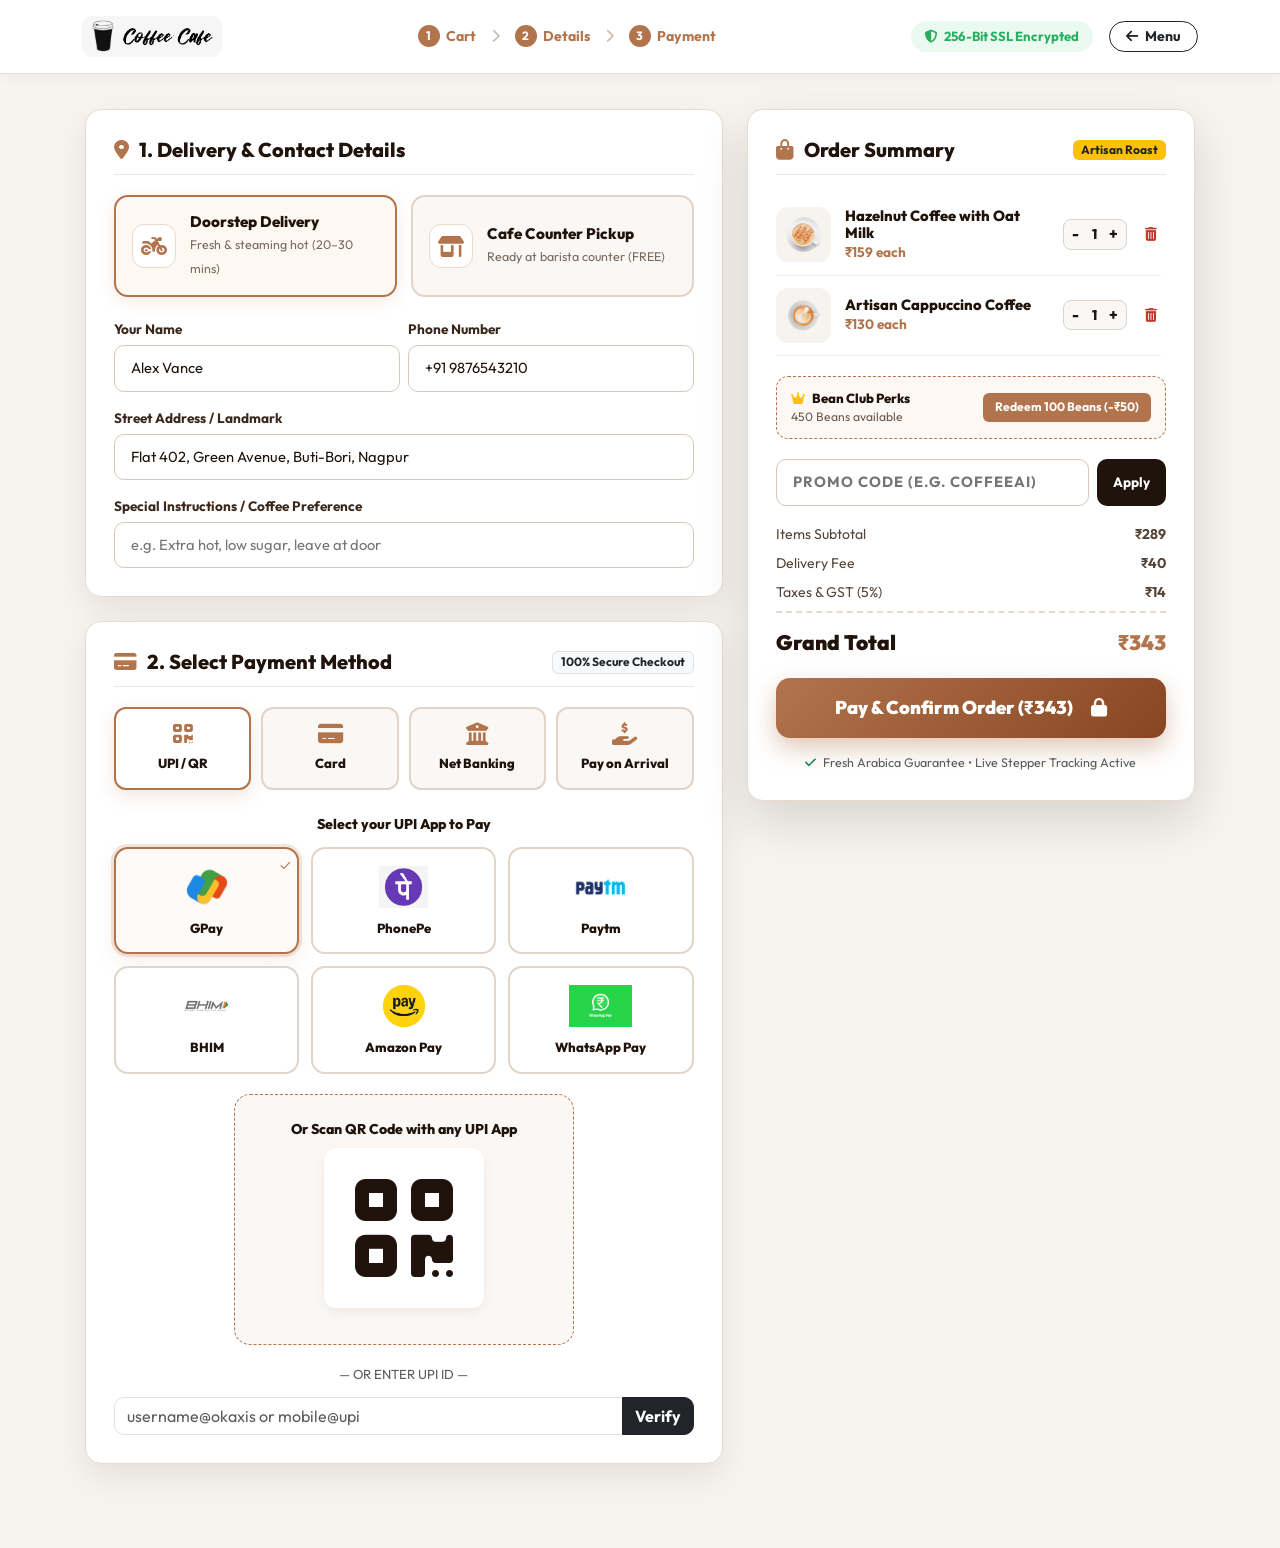
==== commit 4033f5ba: "Update project features and improvements" ====
--- a/COFFEE CAFE APPLICATION/Coffee Shop Website/checkout.html
+++ b/COFFEE CAFE APPLICATION/Coffee Shop Website/checkout.html
@@ -158,12 +158,7 @@
               <div class="payment-app-card active" data-app="gpay" onclick="selectUpiApp(this)">
                 <div class="app-check-indicator">✓</div>
                 <div class="app-logo-box">
-                  <svg viewBox="0 0 80 32" xmlns="http://www.w3.org/2000/svg" style="width:72px;height:28px;">
-                    <text x="0" y="24" font-family="Arial,sans-serif" font-weight="700" font-size="26">
-                      <tspan fill="#4285F4">G</tspan><tspan fill="#34A853">o</tspan><tspan fill="#FBBC04">o</tspan><tspan fill="#EA4335">g</tspan><tspan fill="#4285F4">l</tspan><tspan fill="#34A853">e</tspan>
-                    </text>
-                    <text x="2" y="32" font-family="Arial,sans-serif" font-weight="900" font-size="11" fill="#5F6368" letter-spacing="1">Pay</text>
-                  </svg>
+                  <img src="./images/upi-gpay.png" alt="Google Pay">
                 </div>
                 <div class="app-name">GPay</div>
               </div>
@@ -172,11 +167,7 @@
               <div class="payment-app-card" data-app="phonepe" onclick="selectUpiApp(this)">
                 <div class="app-check-indicator">✓</div>
                 <div class="app-logo-box">
-                  <svg viewBox="0 0 60 60" xmlns="http://www.w3.org/2000/svg" style="width:44px;height:44px;">
-                    <rect width="60" height="60" rx="14" fill="#5F259F"/>
-                    <text x="30" y="38" font-family="Arial,sans-serif" font-weight="900" font-size="22" fill="white" text-anchor="middle">Pe</text>
-                    <circle cx="46" cy="15" r="5" fill="#CBB8E8"/>
-                  </svg>
+                  <img src="./images/upi-phonepe.jpg" alt="PhonePe">
                 </div>
                 <div class="app-name">PhonePe</div>
               </div>
@@ -185,10 +176,7 @@
               <div class="payment-app-card" data-app="paytm" onclick="selectUpiApp(this)">
                 <div class="app-check-indicator">✓</div>
                 <div class="app-logo-box">
-                  <svg viewBox="0 0 80 36" xmlns="http://www.w3.org/2000/svg" style="width:72px;height:30px;">
-                    <rect width="80" height="36" rx="6" fill="#00B9F1"/>
-                    <text x="40" y="26" font-family="Arial,sans-serif" font-weight="900" font-size="18" fill="white" text-anchor="middle" letter-spacing="0.5">Paytm</text>
-                  </svg>
+                  <img src="./images/upi-paytm.png" alt="Paytm">
                 </div>
                 <div class="app-name">Paytm</div>
               </div>
@@ -197,13 +185,7 @@
               <div class="payment-app-card" data-app="bhim" onclick="selectUpiApp(this)">
                 <div class="app-check-indicator">✓</div>
                 <div class="app-logo-box">
-                  <svg viewBox="0 0 60 60" xmlns="http://www.w3.org/2000/svg" style="width:44px;height:44px;">
-                    <rect width="60" height="20" rx="0" fill="#FF6700"/>
-                    <rect y="20" width="60" height="20" fill="white"/>
-                    <rect y="40" width="60" height="20" rx="0" fill="#138808"/>
-                    <rect x="0" y="0" width="60" height="60" rx="12" fill="transparent" stroke="#ddd" stroke-width="0"/>
-                    <text x="30" y="35" font-family="Arial,sans-serif" font-weight="900" font-size="15" fill="#00008B" text-anchor="middle">BHIM</text>
-                  </svg>
+                  <img src="./images/upi-bhim.png" alt="BHIM">
                 </div>
                 <div class="app-name">BHIM</div>
               </div>
@@ -212,11 +194,7 @@
               <div class="payment-app-card" data-app="amazonpay" onclick="selectUpiApp(this)">
                 <div class="app-check-indicator">✓</div>
                 <div class="app-logo-box">
-                  <svg viewBox="0 0 80 36" xmlns="http://www.w3.org/2000/svg" style="width:72px;height:30px;">
-                    <text x="3" y="22" font-family="Arial,sans-serif" font-weight="700" font-size="15" fill="#232F3E">amazon</text>
-                    <path d="M3 26 Q38 34 70 26" stroke="#FF9900" stroke-width="3" fill="none" stroke-linecap="round"/>
-                    <text x="44" y="22" font-family="Arial,sans-serif" font-weight="700" font-size="15" fill="#FF9900">pay</text>
-                  </svg>
+                  <img src="./images/upi-amazonpay.png" alt="Amazon Pay">
                 </div>
                 <div class="app-name">Amazon Pay</div>
               </div>
@@ -225,12 +203,7 @@
               <div class="payment-app-card" data-app="whatsapppay" onclick="selectUpiApp(this)">
                 <div class="app-check-indicator">✓</div>
                 <div class="app-logo-box">
-                  <svg viewBox="0 0 60 60" xmlns="http://www.w3.org/2000/svg" style="width:44px;height:44px;">
-                    <rect width="60" height="60" rx="14" fill="#25D366"/>
-                    <!-- WhatsApp phone icon shape -->
-                    <path d="M30 12 C20 12 13 19 13 29 C13 32.5 14 35.8 16 38.5 L13 47 L22 44.2 C24.6 45.9 27.2 46.8 30 46.8 C40 46.8 47 39.8 47 29.8 C47 19.8 40 12 30 12 Z" fill="white"/>
-                    <path d="M23 24 C23.5 24 24 24 24.5 25.5 C25 27 26.5 30.5 26.5 30.5 C26.5 30.5 26.8 31.2 26.5 31.8 C26.2 32.4 25.5 33.2 25 33.5 C24.5 33.8 24 34.2 24.5 35 C25 35.8 27 38.5 30 40 C33 41.5 33.5 40.8 34.5 40.2 C35.5 39.6 36 38.8 36.8 39.2 C37.6 39.6 39 41.2 39 41.8 C39 42.4 39 43.5 37.5 44.2 C36 44.9 33 45 29.5 41.5 C26 38 23 33 22.8 30.5 C22.6 28 24 25.2 24 25.2" fill="#25D366"/>
-                  </svg>
+                  <img src="./images/upi-whatsapppay.png" alt="WhatsApp Pay">
                 </div>
                 <div class="app-name">WhatsApp Pay</div>
               </div>
--- a/COFFEE CAFE APPLICATION/Coffee Shop Website/features.css
+++ b/COFFEE CAFE APPLICATION/Coffee Shop Website/features.css
@@ -137,34 +137,36 @@
 
 /* Nav quick link custom styling */
 .nav-barista-btn {
-  background: #1f130b !important;
+  background: #3B1A08 !important;
   color: #ffffff !important;
   border-radius: 25px !important;
   padding: 8px 18px !important;
   margin-left: 12px;
-  border: 1px solid rgba(255, 255, 255, 0.25) !important;
-  font-size: 0.9rem;
+  border: none !important;
+  font-size: 0.88rem;
+  font-weight: 700;
   display: inline-flex;
   align-items: center;
   gap: 8px;
   transition: var(--transition-smooth);
+  box-shadow: 0 4px 14px rgba(59,26,8,0.25);
 }
 .nav-barista-btn:hover {
-  background: #ffffff !important;
-  color: var(--coffee-primary) !important;
+  background: #8B4513 !important;
+  color: #ffffff !important;
   transform: translateY(-2px);
-  box-shadow: 0 4px 15px rgba(0,0,0,0.25);
+  box-shadow: 0 6px 18px rgba(139,69,19,0.35);
 }
 
 /* Nav login button & user profile dropdown */
 .nav-login-btn {
-  background: rgba(255, 255, 255, 0.95) !important;
-  color: var(--coffee-dark) !important;
+  background: transparent !important;
+  color: #3B1A08 !important;
   border-radius: 25px !important;
   padding: 8px 18px !important;
   margin-left: 8px;
-  border: 1px solid rgba(0, 0, 0, 0.15) !important;
-  font-size: 0.9rem;
+  border: 1.5px solid #E8D5BC !important;
+  font-size: 0.88rem;
   font-weight: 700;
   text-decoration: none;
   display: inline-flex;
@@ -173,10 +175,11 @@
   transition: var(--transition-smooth);
 }
 .nav-login-btn:hover {
-  background: var(--coffee-dark) !important;
+  background: #3B1A08 !important;
   color: #ffffff !important;
+  border-color: #3B1A08 !important;
   transform: translateY(-2px);
-  box-shadow: 0 4px 15px rgba(0,0,0,0.2);
+  box-shadow: 0 4px 14px rgba(59,26,8,0.25);
 }
 
 .nav-user-profile-btn {
@@ -222,12 +225,12 @@
 
 /* Nav Cart Button */
 .nav-cart-btn {
-  background: rgba(255, 255, 255, 0.95) !important;
-  color: var(--coffee-dark) !important;
+  background: #3B1A08 !important;
+  color: #ffffff !important;
   border-radius: 25px !important;
   padding: 7px 14px !important;
   margin-left: 8px;
-  border: 1px solid rgba(0, 0, 0, 0.15) !important;
+  border: none !important;
   font-size: 0.95rem;
   font-weight: 700;
   text-decoration: none;
@@ -236,12 +239,13 @@
   gap: 6px;
   position: relative;
   transition: var(--transition-smooth);
+  box-shadow: 0 4px 14px rgba(59,26,8,0.2);
 }
 .nav-cart-btn:hover {
-  background: var(--coffee-dark) !important;
+  background: #8B4513 !important;
   color: #ffffff !important;
   transform: translateY(-2px);
-  box-shadow: 0 4px 15px rgba(0,0,0,0.2);
+  box-shadow: 0 6px 18px rgba(139,69,19,0.3);
 }
 .nav-cart-count-badge {
   background: var(--coffee-primary);
@@ -256,54 +260,81 @@
    2. Hero Interactive Bar & Badges
    -------------------------------------------------------------------------- */
 .hero-buttons-group {
-  display: flex;
-  flex-wrap: wrap;
-  gap: 15px;
-  align-items: center;
-  margin-top: 25px;
-}
-
+  display: grid;
+  grid-template-columns: repeat(2, minmax(0, 240px));
+  gap: 12px;
+  margin-top: 24px;
+  margin-bottom: 24px;
+  max-width: 500px;
+}
+
+#btn,
 .hero-secondary-btn {
-  background: rgba(255, 255, 255, 0.18);
-  backdrop-filter: blur(10px);
-  -webkit-backdrop-filter: blur(10px);
-  border: 1.5px solid rgba(255, 255, 255, 0.6);
-  color: #ffffff;
-  padding: 8px 22px;
-  font-weight: 700;
-  border-radius: 6px;
+  height: 44px;
+  padding: 0 16px;
+  border-radius: 50px;
+  font-size: 0.88rem;
+  font-weight: 700;
+  display: inline-flex;
+  align-items: center;
+  justify-content: center;
+  gap: 8px;
+  margin: 0 !important;
   text-decoration: none;
-  display: inline-flex;
-  align-items: center;
-  gap: 8px;
-  transition: var(--transition-smooth);
+  transition: all 0.25s ease;
+  box-sizing: border-box;
+  white-space: nowrap;
+  line-height: 1;
+}
+
+#btn {
+  background: #3B1A08;
+  color: #ffffff;
+  border: 1.5px solid #3B1A08;
+  box-shadow: 0 6px 16px rgba(59, 26, 8, 0.24);
   cursor: pointer;
-  font-size: 0.95rem;
+  letter-spacing: 0.2px;
+}
+
+#btn:hover {
+  background: #8B4513;
+  border-color: #8B4513;
+  color: #ffffff;
+  transform: translateY(-2px);
+  box-shadow: 0 10px 22px rgba(139, 69, 19, 0.35);
+}
+
+.hero-secondary-btn {
+  background: rgba(59, 26, 8, 0.06);
+  border: 1.5px solid rgba(59, 26, 8, 0.2);
+  color: #3B1A08;
 }
 
 .hero-secondary-btn:hover {
-  background: #ffffff;
-  color: var(--coffee-dark);
+  background: #3B1A08;
+  color: #ffffff;
+  border-color: #3B1A08;
   transform: translateY(-2px);
+  box-shadow: 0 6px 18px rgba(59, 26, 8, 0.22);
 }
 
 .hero-features-ribbon {
-  background: rgba(34, 20, 12, 0.85);
+  background: rgba(255, 248, 240, 0.9);
   backdrop-filter: blur(12px);
   -webkit-backdrop-filter: blur(12px);
   border-radius: 16px;
-  border: 1px solid rgba(255, 255, 255, 0.15);
+  border: 1.5px solid #E8D5BC;
   padding: 18px 25px;
   margin-top: 50px;
   max-width: 1050px;
-  box-shadow: 0 15px 35px rgba(0, 0, 0, 0.3);
+  box-shadow: 0 10px 30px rgba(139, 69, 19, 0.12);
 }
 
 .hero-ribbon-item {
   display: flex;
   align-items: center;
   gap: 14px;
-  color: #ffffff;
+  color: #3B1A08;
   padding: 6px 12px;
   text-decoration: none;
   transition: var(--transition-smooth);
@@ -311,20 +342,20 @@
 }
 
 .hero-ribbon-item:hover {
-  background: rgba(255, 255, 255, 0.1);
-  color: var(--coffee-gold);
+  background: rgba(139, 69, 19, 0.1);
+  color: #8B4513;
 }
 
 .hero-ribbon-icon {
   width: 44px;
   height: 44px;
-  background: rgba(178, 116, 76, 0.35);
+  background: linear-gradient(135deg, #8B4513, #C8842A);
   border-radius: 12px;
   display: flex;
   align-items: center;
   justify-content: center;
   font-size: 1.3rem;
-  color: var(--coffee-gold);
+  color: #ffffff;
   flex-shrink: 0;
 }
 
@@ -332,12 +363,12 @@
   margin: 0;
   font-size: 0.92rem;
   font-weight: 700;
-  color: #ffffff;
+  color: #3B1A08;
 }
 
 .hero-ribbon-text span {
   font-size: 0.78rem;
-  color: #d1c5be;
+  color: #8C7A6B;
 }
 
 /* --------------------------------------------------------------------------
--- a/COFFEE CAFE APPLICATION/Coffee Shop Website/checkout.css
+++ b/COFFEE CAFE APPLICATION/Coffee Shop Website/checkout.css
@@ -663,13 +663,25 @@
 }
 
 .app-logo-box {
-  width: 64px;
-  height: 46px;
+  width: 76px;
+  height: 48px;
   border-radius: 10px;
   display: flex;
   align-items: center;
   justify-content: center;
-  padding: 2px;
+  padding: 3px;
+  overflow: hidden;
+}
+
+.app-logo-box img {
+  max-width: 100%;
+  max-height: 100%;
+  object-fit: contain;
+  transition: transform 0.25s ease;
+}
+
+.payment-app-card:hover .app-logo-box img {
+  transform: scale(1.08);
 }
 
 .app-logo-box svg {
